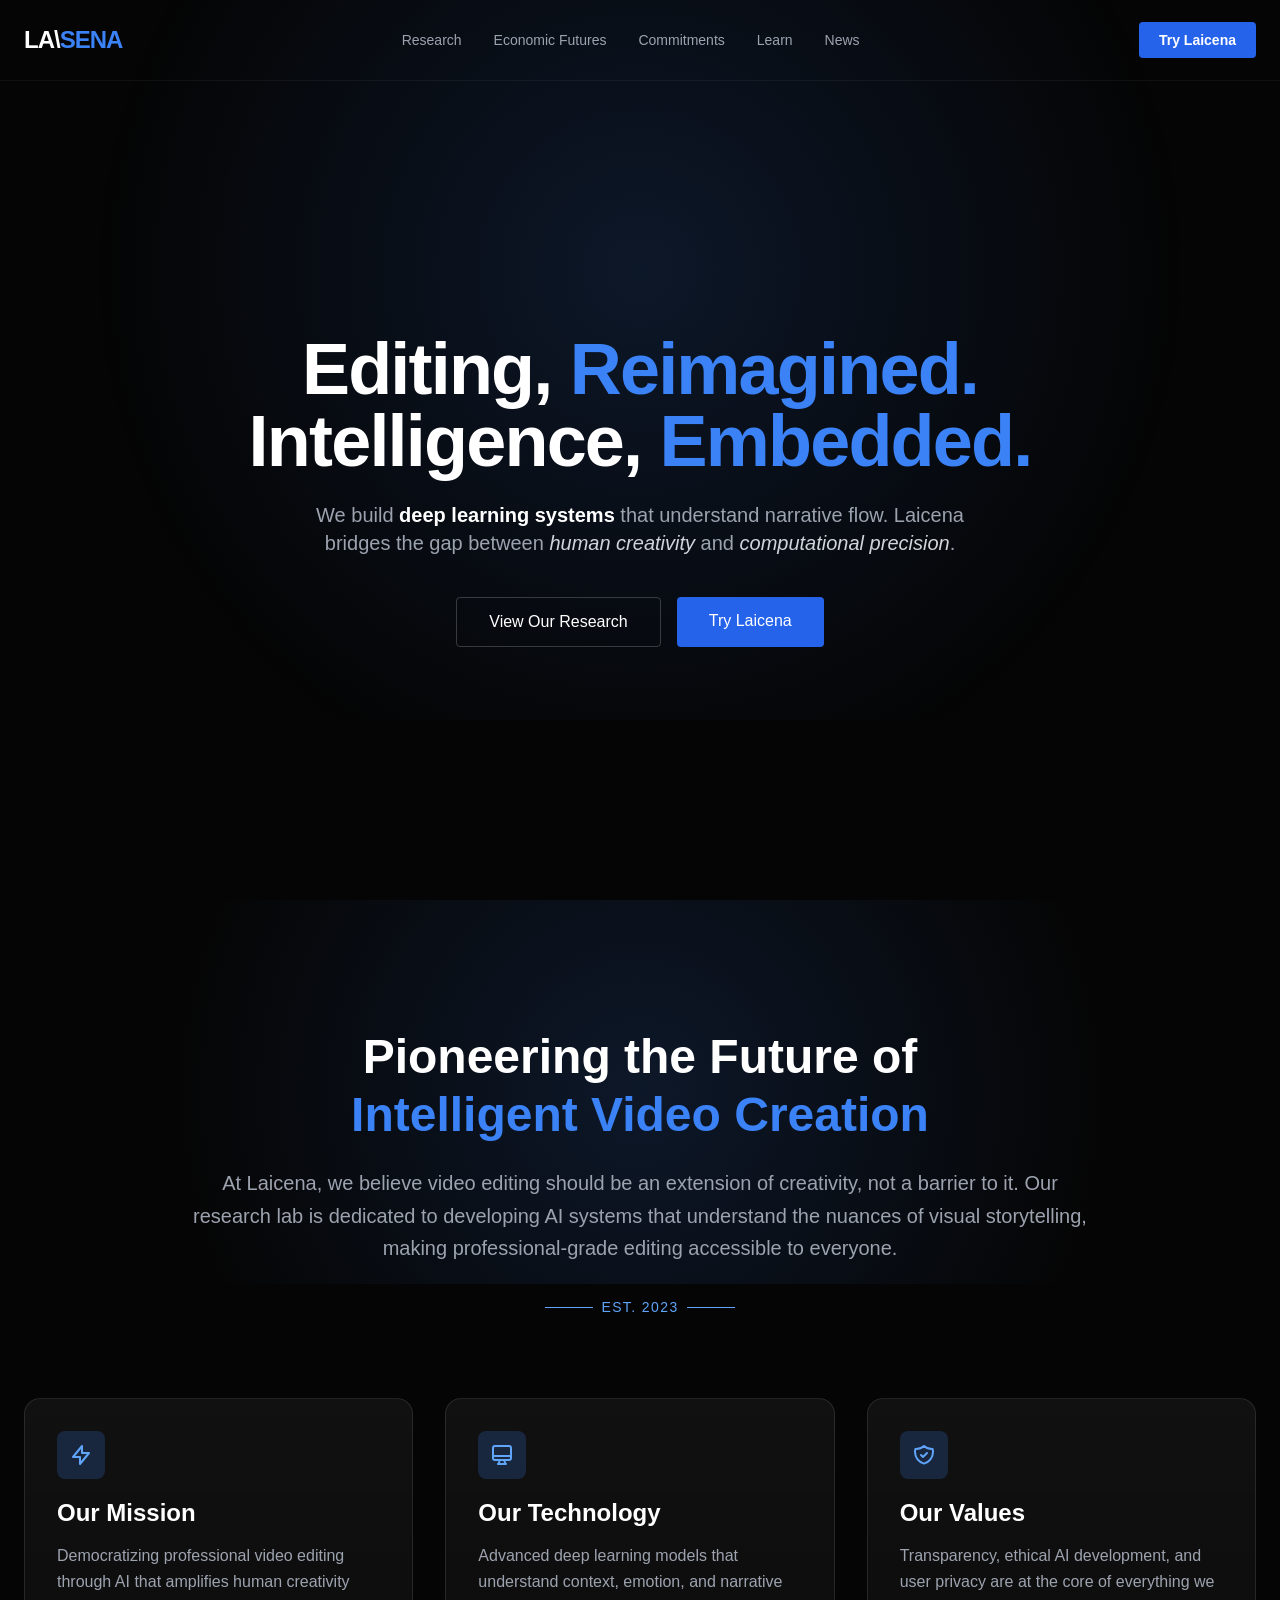
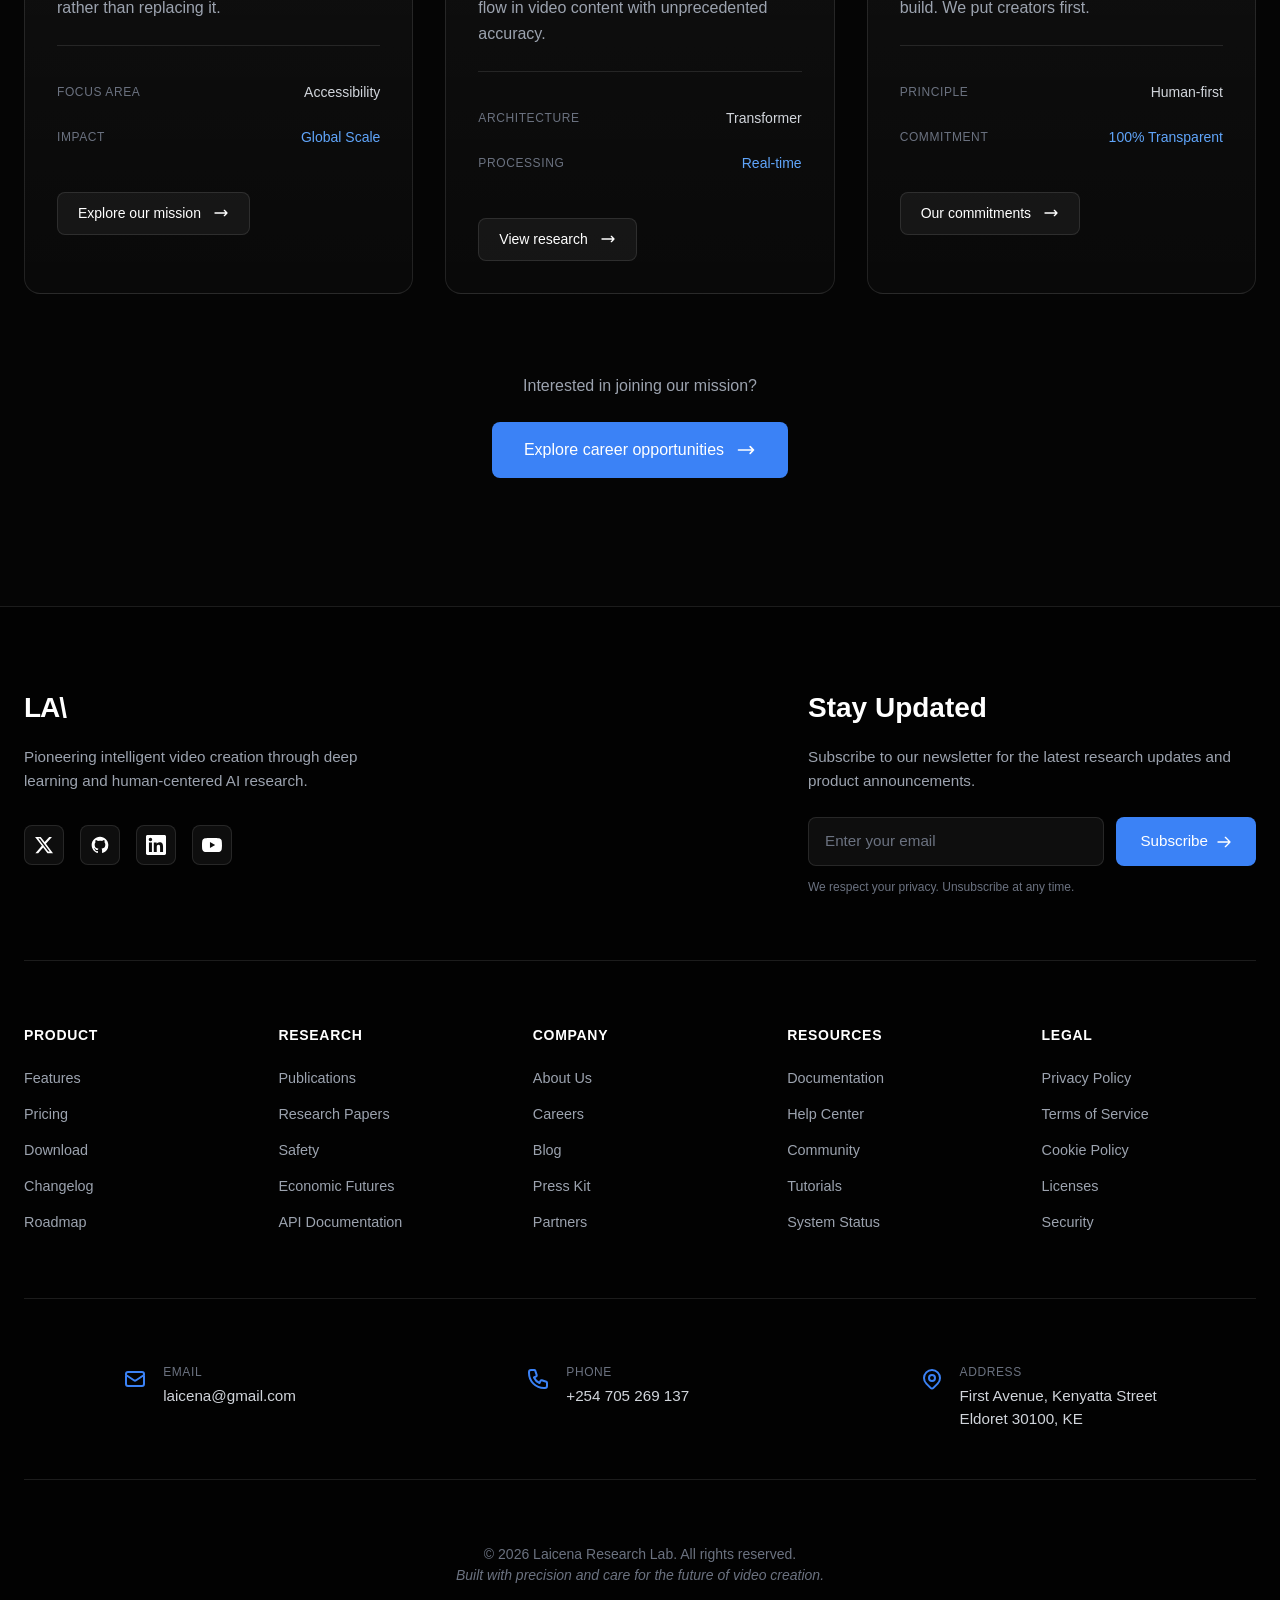
==== index.html @ 475496de "this is for the favicon" ====
<!DOCTYPE html>
<html lang="en">
<head>
    <meta charset="UTF-8">
    <meta name="viewport" content="width=device-width, initial-scale=1.0">

    <title>Laicena Research Lab</title>
    
    <!-- 1. TAILWIND CSS (For Layout & Typography) -->
    <!-- This allows us to style quickly using classes like 'flex', 'text-blue-500', etc. -->
    <!-- <script src="https://cdn.tailwindcss.com"></script> -->
    
    <!-- 2. GOOGLE FONTS (Inter for that clean, scientific look) -->

    <!-- favicon -->
    <link rel="icon" type="image/png" href="favicon.png">

    <!--styles -->
   
    <link rel="stylesheet" href="style.css">
    <script src=tailwind.js></script>
</head>
<body>

    <!-- BACKGROUND GLOW CONTAINER -->
    <div class="bg-glow"></div>

    <!-- FIXED HEADER SECTION -->
    <!-- 'fixed top-0 w-full z-50' keeps it stuck at the top -->
    <!-- FIXED HEADER SECTION -->
<header id="main-header" class="fixed top-0 w-full z-50 border-b border-white/5 transition-all duration-300">
    <div class="max-w-7xl mx-auto px-6 h-20 flex items-center justify-between">
        
        <!-- 1. LOGO (LA\SENA) -->
        <a href="index.html" class="text-2xl tracking-tighter flex-shrink-0">
            <span class="logo-main">LA\</span><span class="logo-hidden">SENA</span>
        </a>

        <!-- 2. DESKTOP NAVIGATION (Hidden on mobile) -->
        <nav class="hidden md:flex items-center space-x-8">
            <a href="research.html" class="nav-link">Research</a>
            <a href="economic-futures.html" class="nav-link">Economic Futures</a>
            <a href="commitments.html" class="nav-link">Commitments</a>
            <a href="learn.html" class="nav-link">Learn</a>
            <a href="news.html" class="nav-link">News</a>
        </nav>

        <!-- 3. DESKTOP CTA + MOBILE TOGGLE -->
        <div class="flex items-center gap-4">
            <!-- Desktop CTA Button -->
            <a href="#try" class="hidden md:inline-block px-5 py-2 text-sm font-semibold text-white bg-blue-600 rounded hover:bg-blue-700 transition-colors">
                Try Laicena
            </a>
            
            <!-- Mobile Menu Toggle Button -->
            <button id="mobile-menu-btn" class="md:hidden text-white p-2 hover:bg-white/10 rounded-lg transition-colors" aria-label="Toggle menu" aria-expanded="false">
                <!-- Hamburger Icon -->
                <svg id="hamburger-icon" xmlns="http://www.w3.org/2000/svg" class="h-6 w-6" fill="none" viewBox="0 0 24 24" stroke="currentColor">
                    <path stroke-linecap="round" stroke-linejoin="round" stroke-width="2" d="M4 6h16M4 12h16M4 18h16" />
                </svg>
                <!-- Close Icon (hidden by default) -->
                <svg id="close-icon" xmlns="http://www.w3.org/2000/svg" class="h-6 w-6 hidden" fill="none" viewBox="0 0 24 24" stroke="currentColor">
                    <path stroke-linecap="round" stroke-linejoin="round" stroke-width="2" d="M6 18L18 6M6 6l12 12" />
                </svg>
            </button>
        </div>
    </div>

    <!-- 4. MOBILE MENU (Hidden by default, slides down) -->
    <div id="mobile-menu" class="md:hidden hidden bg-black/95 backdrop-blur-lg border-t border-white/10">
        <div class="px-6 py-4 space-y-2">
            <a href="research.html" class="mobile-nav-link">Research</a>
            <a href="economic-futures.html" class="mobile-nav-link">Economic Futures</a>
            <a href="commitments.html" class="mobile-nav-link">Commitments</a>
            <a href="learn.html" class="mobile-nav-link">Learn</a>
            <a href="news.html" class="mobile-nav-link">News</a>
            <!-- Mobile CTA Button -->
            <a href="#try" class="mobile-cta-btn">Try Laicena</a>
        </div>
    </div>
</header>


    <section class="relative min-h-screen flex items-center justify-center pt-20">
        <div class="text-center max-w-4xl px-6">
            <!-- Main Headline -->
            <h1 class="text-5xl md:text-7xl font-bold tracking-tight mb-6">
                Editing, <span class="text-accent">Reimagined.</span><br>
                Intelligence, <span class="text-accent">Embedded.</span>
            </h1>
            
            <!-- Subheadline -->
            <p class="text-lg md:text-xl text-gray-400 mb-10 max-w-2xl mx-auto leading-relaxed">
                We build <strong class="text-white">deep learning systems</strong> that understand narrative flow. 
                Laicena bridges the gap between <em class="text-gray-300">human creativity</em> and <em class="text-gray-300">computational precision</em>.
            </p>

            <!-- Hero Buttons -->
            <div class="flex flex-col md:flex-row gap-4 justify-center">
                <a href="#research" class="px-8 py-3 text-white border border-white/20 rounded hover:bg-white/10 transition-colors">
                    View Our Research
                </a>
                <a href="#try" class="px-8 py-3 text-white bg-blue-600 rounded hover:bg-blue-700 transition-colors">
                    Try Laicena
                </a>
            </div>
        </div>
    </section>

    

    <!-- ABOUT SECTION -->
<section id="about" class="about-section">
    <!-- Background Accent Glow -->
    <div class="about-glow"></div>
    
    <div class="about-container">
        
        <!-- Welcoming Message -->
        <div class="about-header">
            <h2 class="about-title">
                Pioneering the Future of <br>
                <span class="text-accent">Intelligent Video Creation</span>
            </h2>
            <p class="about-description">
                At Laicena, we believe video editing should be an extension of creativity, not a barrier to it. 
                Our research lab is dedicated to developing AI systems that understand the nuances of visual storytelling, 
                making professional-grade editing accessible to everyone.
            </p>
            <div class="about-divider">
                <span class="divider-line"></span>
                <span class="divider-text">Est. 2023</span>
                <span class="divider-line"></span>
            </div>
        </div>

        <!-- Cards Grid -->
        <div class="cards-grid">
            
            <!-- Card 1: Our Mission -->
            <div class="card card-mission">
                <!-- Card Header -->
                <div class="card-header">
                    <div class="card-icon">
                        <svg xmlns="http://www.w3.org/2000/svg" class="icon-svg" fill="none" viewBox="0 0 24 24" stroke="currentColor">
                            <path stroke-linecap="round" stroke-linejoin="round" stroke-width="2" d="M13 10V3L4 14h7v7l9-11h-7z" />
                        </svg>
                    </div>
                    <h3 class="card-title">Our Mission</h3>
                    <p class="card-description">
                        Democratizing professional video editing through AI that amplifies human creativity rather than replacing it.
                    </p>
                </div>

                <!-- Metadata -->
                <div class="card-metadata">
                    <div class="metadata-row">
                        <span class="metadata-label">Focus Area</span>
                        <span class="metadata-value">Accessibility</span>
                    </div>
                    <div class="metadata-row">
                        <span class="metadata-label">Impact</span>
                        <span class="metadata-value highlight">Global Scale</span>
                    </div>
                </div>

                <!-- Button -->
                <a href="#mission" class="card-button">
                    <span>Explore our mission</span>
                    <svg xmlns="http://www.w3.org/2000/svg" class="button-arrow" fill="none" viewBox="0 0 24 24" stroke="currentColor">
                        <path stroke-linecap="round" stroke-linejoin="round" stroke-width="2" d="M17 8l4 4m0 0l-4 4m4-4H3" />
                    </svg>
                </a>
            </div>

            <!-- Card 2: Our Technology -->
            <div class="card card-technology">
                <!-- Card Header -->
                <div class="card-header">
                    <div class="card-icon">
                        <svg xmlns="http://www.w3.org/2000/svg" class="icon-svg" fill="none" viewBox="0 0 24 24" stroke="currentColor">
                            <path stroke-linecap="round" stroke-linejoin="round" stroke-width="2" d="M9.75 17L9 20l-1 1h8l-1-1-.75-3M3 13h18M5 17h14a2 2 0 002-2V5a2 2 0 00-2-2H5a2 2 0 00-2 2v10a2 2 0 002 2z" />
                        </svg>
                    </div>
                    <h3 class="card-title">Our Technology</h3>
                    <p class="card-description">
                        Advanced deep learning models that understand context, emotion, and narrative flow in video content with unprecedented accuracy.
                    </p>
                </div>

                <!-- Metadata -->
                <div class="card-metadata">
                    <div class="metadata-row">
                        <span class="metadata-label">Architecture</span>
                        <span class="metadata-value">Transformer</span>
                    </div>
                    <div class="metadata-row">
                        <span class="metadata-label">Processing</span>
                        <span class="metadata-value highlight">Real-time</span>
                    </div>
                </div>

                <!-- Button -->
                <a href="#research" class="card-button">
                    <span>View research</span>
                    <svg xmlns="http://www.w3.org/2000/svg" class="button-arrow" fill="none" viewBox="0 0 24 24" stroke="currentColor">
                        <path stroke-linecap="round" stroke-linejoin="round" stroke-width="2" d="M17 8l4 4m0 0l-4 4m4-4H3" />
                    </svg>
                </a>
            </div>

            <!-- Card 3: Our Values -->
            <div class="card card-values">
                <!-- Card Header -->
                <div class="card-header">
                    <div class="card-icon">
                        <svg xmlns="http://www.w3.org/2000/svg" class="icon-svg" fill="none" viewBox="0 0 24 24" stroke="currentColor">
                            <path stroke-linecap="round" stroke-linejoin="round" stroke-width="2" d="M9 12l2 2 4-4m5.618-4.016A11.955 11.955 0 0112 2.944a11.955 11.955 0 01-8.618 3.04A12.02 12.02 0 003 9c0 5.591 3.824 10.29 9 11.622 5.176-1.332 9-6.03 9-11.622 0-1.042-.133-2.052-.382-3.016z" />
                        </svg>
                    </div>
                    <h3 class="card-title">Our Values</h3>
                    <p class="card-description">
                        Transparency, ethical AI development, and user privacy are at the core of everything we build. We put creators first.
                    </p>
                </div>

                <!-- Metadata -->
                <div class="card-metadata">
                    <div class="metadata-row">
                        <span class="metadata-label">Principle</span>
                        <span class="metadata-value">Human-first</span>
                    </div>
                    <div class="metadata-row">
                        <span class="metadata-label">Commitment</span>
                        <span class="metadata-value highlight">100% Transparent</span>
                    </div>
                </div>

                <!-- Button -->
                <a href="#commitments" class="card-button">
                    <span>Our commitments</span>
                    <svg xmlns="http://www.w3.org/2000/svg" class="button-arrow" fill="none" viewBox="0 0 24 24" stroke="currentColor">
                        <path stroke-linecap="round" stroke-linejoin="round" stroke-width="2" d="M17 8l4 4m0 0l-4 4m4-4H3" />
                    </svg>
                </a>
            </div>

        </div>

        <!-- Bottom CTA -->
        <div class="about-cta">
            <p class="cta-text">Interested in joining our mission?</p>
            <a href="#careers" class="cta-button">
                <span>Explore career opportunities</span>
                <svg xmlns="http://www.w3.org/2000/svg" class="cta-arrow" fill="none" viewBox="0 0 24 24" stroke="currentColor">
                    <path stroke-linecap="round" stroke-linejoin="round" stroke-width="2" d="M17 8l4 4m0 0l-4 4m4-4H3" />
                </svg>
            </a>
        </div>

    </div>
</section>



<!-- FOOTER SECTION -->
<!-- FOOTER SECTION -->
<footer class="footer-section">
    <div class="footer-container">
        
        <!-- Top Section: Newsletter & Brand -->
        <div class="footer-top">
            <div class="footer-brand">
                <div class="footer-logo">
                    <!-- Updated: Just LA\ as requested -->
                    <span class="logo-static">LA\</span>
                </div>
                <p class="footer-tagline">Pioneering intelligent video creation through deep learning and human-centered AI research.</p>
                
                <!-- Social Links -->
                <div class="social-links">
                    <a href="https://twitter.com/laicena" target="_blank" rel="noopener noreferrer" class="social-link" aria-label="Twitter">
                        <svg xmlns="http://www.w3.org/2000/svg" class="social-icon" fill="currentColor" viewBox="0 0 24 24">
                            <path d="M18.244 2.25h3.308l-7.227 8.26 8.502 11.24H16.17l-5.214-6.817L4.99 21.75H1.68l7.73-8.835L1.254 2.25H8.08l4.713 6.231zm-1.161 17.52h1.833L7.084 4.126H5.117z"/>
                        </svg>
                    </a>
                    <a href="https://github.com/laicena" target="_blank" rel="noopener noreferrer" class="social-link" aria-label="GitHub">
                        <svg xmlns="http://www.w3.org/2000/svg" class="social-icon" fill="currentColor" viewBox="0 0 24 24">
                            <path fill-rule="evenodd" d="M12 2C6.477 2 2 6.484 2 12.017c0 4.425 2.865 8.18 6.839 9.504.5.092.682-.217.682-.483 0-.237-.008-.868-.013-1.703-2.782.605-3.369-1.343-3.369-1.343-.454-1.158-1.11-1.466-1.11-1.466-.908-.62.069-.608.069-.608 1.003.07 1.531 1.032 1.531 1.032.892 1.53 2.341 1.088 2.91.832.092-.647.35-1.088.636-1.338-2.22-.253-4.555-1.113-4.555-4.951 0-1.093.39-1.988 1.029-2.688-.103-.253-.446-1.272.098-2.65 0 0 .84-.27 2.75 1.026A9.564 9.564 0 0112 6.844c.85.004 1.705.115 2.504.337 1.909-1.296 2.747-1.027 2.747-1.027.546 1.379.202 2.398.1 2.651.64.7 1.028 1.595 1.028 2.688 0 3.848-2.339 4.695-4.566 4.943.359.309.678.92.678 1.855 0 1.338-.012 2.419-.012 2.747 0 .268.18.58.688.482A10.019 10.019 0 0022 12.017C22 6.484 17.522 2 12 2z" clip-rule="evenodd"/>
                        </svg>
                    </a>
                    <a href="https://linkedin.com/company/laicena" target="_blank" rel="noopener noreferrer" class="social-link" aria-label="LinkedIn">
                        <svg xmlns="http://www.w3.org/2000/svg" class="social-icon" fill="currentColor" viewBox="0 0 24 24">
                            <path d="M20.447 20.452h-3.554v-5.569c0-1.328-.027-3.037-1.852-3.037-1.853 0-2.136 1.445-2.136 2.939v5.667H9.351V9h3.414v1.561h.046c.477-.9 1.637-1.85 3.37-1.85 3.601 0 4.267 2.37 4.267 5.455v6.286zM5.337 7.433c-1.144 0-2.063-.926-2.063-2.065 0-1.138.92-2.063 2.063-2.063 1.14 0 2.064.925 2.064 2.063 0 1.139-.925 2.065-2.064 2.065zm1.782 13.019H3.555V9h3.564v11.452zM22.225 0H1.771C.792 0 0 .774 0 1.729v20.542C0 23.227.792 24 1.771 24h20.451C23.2 24 24 23.227 24 22.271V1.729C24 .774 23.2 0 22.222 0h.003z"/>
                        </svg>
                    </a>
                    <a href="https://youtube.com/@laicena" target="_blank" rel="noopener noreferrer" class="social-link" aria-label="YouTube">
                        <svg xmlns="http://www.w3.org/2000/svg" class="social-icon" fill="currentColor" viewBox="0 0 24 24">
                            <path d="M23.498 6.186a3.016 3.016 0 0 0-2.122-2.136C19.505 3.545 12 3.545 12 3.545s-7.505 0-9.377.505A3.017 3.017 0 0 0 .502 6.186C0 8.07 0 12 0 12s0 3.93.502 5.814a3.016 3.016 0 0 0 2.122 2.136c1.871.505 9.376.505 9.376.505s7.505 0 9.377-.505a3.015 3.015 0 0 0 2.122-2.136C24 15.93 24 12 24 12s0-3.93-.502-5.814zM9.545 15.568V8.432L15.818 12l-6.273 3.568z"/>
                        </svg>
                    </a>
                </div>
            </div>

            <!-- Newsletter Subscription -->
            <div class="footer-newsletter">
                <h3 class="newsletter-title">Stay Updated</h3>
                <p class="newsletter-description">Subscribe to our newsletter for the latest research updates and product announcements.</p>
                <form class="newsletter-form" action="#" method="POST">
                    <div class="form-group">
                        <input type="email" name="email" placeholder="Enter your email" class="form-input" required aria-label="Email address">
                        <button type="submit" class="form-button">
                            <span>Subscribe</span>
                            <svg xmlns="http://www.w3.org/2000/svg" class="button-icon" fill="none" viewBox="0 0 24 24" stroke="currentColor">
                                <path stroke-linecap="round" stroke-linejoin="round" stroke-width="2" d="M14 5l7 7m0 0l-7 7m7-7H3" />
                            </svg>
                        </button>
                    </div>
                    <p class="form-privacy">We respect your privacy. Unsubscribe at any time.</p>
                </form>
            </div>
        </div>

        <!-- Middle Section: Navigation Links -->
        <div class="footer-middle">
            <div class="footer-column">
                <h4 class="column-title">Product</h4>
                <ul class="column-links">
                    <li><a href="#features" class="link">Features</a></li>
                    <li><a href="#pricing" class="link">Pricing</a></li>
                    <li><a href="#download" class="link">Download</a></li>
                    <li><a href="#changelog" class="link">Changelog</a></li>
                    <li><a href="#roadmap" class="link">Roadmap</a></li>
                </ul>
            </div>

            <div class="footer-column">
                <h4 class="column-title">Research</h4>
                <ul class="column-links">
                    <li><a href="research.html" class="link">Publications</a></li>
                    <li><a href="#papers" class="link">Research Papers</a></li>
                    <li><a href="#safety" class="link">Safety</a></li>
                    <li><a href="economic-futures.html" class="link">Economic Futures</a></li>
                    <li><a href="#api" class="link">API Documentation</a></li>
                </ul>
            </div>

            <div class="footer-column">
                <h4 class="column-title">Company</h4>
                <ul class="column-links">
                    <li><a href="index.html#about" class="link">About Us</a></li>
                    <li><a href="#careers" class="link">Careers</a></li>
                    <li><a href="#blog" class="link">Blog</a></li>
                    <li><a href="#press" class="link">Press Kit</a></li>
                    <li><a href="#partners" class="link">Partners</a></li>
                </ul>
            </div>

            <div class="footer-column">
                <h4 class="column-title">Resources</h4>
                <ul class="column-links">
                    <li><a href="learn.html" class="link">Documentation</a></li>
                    <li><a href="#help-center" class="link">Help Center</a></li>
                    <li><a href="#community" class="link">Community</a></li>
                    <li><a href="#tutorials" class="link">Tutorials</a></li>
                    <li><a href="#status" class="link">System Status</a></li>
                </ul>
            </div>

            <div class="footer-column">
                <h4 class="column-title">Legal</h4>
                <ul class="column-links">
                    <li><a href="#privacy" class="link">Privacy Policy</a></li>
                    <li><a href="#terms" class="link">Terms of Service</a></li>
                    <li><a href="#cookies" class="link">Cookie Policy</a></li>
                    <li><a href="#licenses" class="link">Licenses</a></li>
                    <li><a href="#security" class="link">Security</a></li>
                </ul>
            </div>
        </div>

        <!-- Bottom Section: Contact Info (UPDATED WITH YOUR DETAILS) -->
        <div class="footer-bottom">
            <div class="contact-info">
                <div class="contact-item">
                    <svg xmlns="http://www.w3.org/2000/svg" class="contact-icon" fill="none" viewBox="0 0 24 24" stroke="currentColor">
                        <path stroke-linecap="round" stroke-linejoin="round" stroke-width="2" d="M3 8l7.89 5.26a2 2 0 002.22 0L21 8M5 19h14a2 2 0 002-2V7a2 2 0 00-2-2H5a2 2 0 00-2 2v10a2 2 0 002 2z" />
                    </svg>
                    <div class="contact-details">
                        <span class="contact-label">Email</span>
                        <!-- Updated: Your email -->
                        <a href="mailto:laicena@gmail.com" class="contact-value">laicena@gmail.com</a>
                    </div>
                </div>

                <div class="contact-item">
                    <svg xmlns="http://www.w3.org/2000/svg" class="contact-icon" fill="none" viewBox="0 0 24 24" stroke="currentColor">
                        <path stroke-linecap="round" stroke-linejoin="round" stroke-width="2" d="M3 5a2 2 0 012-2h3.28a1 1 0 01.948.684l1.498 4.493a1 1 0 01-.502 1.21l-2.257 1.13a11.042 11.042 0 005.516 5.516l1.13-2.257a1 1 0 011.21-.502l4.493 1.498a1 1 0 01.684.949V19a2 2 0 01-2 2h-1C9.716 21 3 14.284 3 6V5z" />
                    </svg>
                    <div class="contact-details">
                        <span class="contact-label">Phone</span>
                        <!-- Updated: Your phone number -->
                        <a href="tel:+254705269137" class="contact-value">+254 705 269 137</a>
                    </div>
                </div>

                <div class="contact-item">
                    <svg xmlns="http://www.w3.org/2000/svg" class="contact-icon" fill="none" viewBox="0 0 24 24" stroke="currentColor">
                        <path stroke-linecap="round" stroke-linejoin="round" stroke-width="2" d="M17.657 16.657L13.414 20.9a1.998 1.998 0 01-2.827 0l-4.244-4.243a8 8 0 1111.314 0z" />
                        <path stroke-linecap="round" stroke-linejoin="round" stroke-width="2" d="M15 11a3 3 0 11-6 0 3 3 0 016 0z" />
                    </svg>
                    <div class="contact-details">
                        <span class="contact-label">Address</span>
                        <!-- Updated: Your address -->
                        <span class="contact-value">First Avenue, Kenyatta Street<br>Eldoret 30100, KE</span>
                    </div>
                </div>
            </div>
        </div>

        <!-- Copyright -->
        <div class="footer-copyright">
            <!-- Updated: Correct year and brand name -->
            <p>&copy; 2026 Laicena Research Lab. All rights reserved.</p>
            <p class="copyright-note">Built with precision and care for the future of video creation.</p>
        </div>

    </div>
</footer>









    <!-- 4. JAVASCRIPT FOR SCROLL EFFECT -->
    <script>
    // ===== MOBILE MENU TOGGLE =====
    const mobileMenuBtn = document.getElementById('mobile-menu-btn');
    const mobileMenu = document.getElementById('mobile-menu');
    const hamburgerIcon = document.getElementById('hamburger-icon');
    const closeIcon = document.getElementById('close-icon');
    const body = document.body;

    mobileMenuBtn?.addEventListener('click', () => {
        const isExpanded = mobileMenuBtn.getAttribute('aria-expanded') === 'true';
        
        // Toggle menu visibility
        mobileMenu.classList.toggle('hidden');
        
        // Toggle icons
        hamburgerIcon.classList.toggle('hidden');
        closeIcon.classList.toggle('hidden');
        
        // Update aria-expanded
        mobileMenuBtn.setAttribute('aria-expanded', !isExpanded);
        
        // Prevent body scroll when menu is open
        body.classList.toggle('menu-open', !isExpanded);
    });

    // Close mobile menu when a link is clicked
    document.querySelectorAll('.mobile-nav-link, .mobile-cta-btn').forEach(link => {
        link.addEventListener('click', () => {
            mobileMenu.classList.add('hidden');
            hamburgerIcon.classList.remove('hidden');
            closeIcon.classList.add('hidden');
            mobileMenuBtn.setAttribute('aria-expanded', 'false');
            body.classList.remove('menu-open');
        });
    });

    // Close menu when clicking outside (on overlay area)
    document.addEventListener('click', (e) => {
        if (!mobileMenu.classList.contains('hidden') && 
            !mobileMenu.contains(e.target) && 
            !mobileMenuBtn.contains(e.target)) {
            mobileMenu.classList.add('hidden');
            hamburgerIcon.classList.remove('hidden');
            closeIcon.classList.add('hidden');
            mobileMenuBtn.setAttribute('aria-expanded', 'false');
            body.classList.remove('menu-open');
        }
    });

    // ===== HEADER SCROLL EFFECT =====
    const header = document.getElementById('main-header');
    
    function handleScroll() {
        if (window.scrollY > 50) {
            header.classList.add('scrolled');
        } else {
            header.classList.remove('scrolled');
        }
    }
    
    // Run on load and scroll
    handleScroll();
    window.addEventListener('scroll', handleScroll, { passive: true });

    // ===== KEYBOARD ACCESSIBILITY =====
    // Close menu with Escape key
    document.addEventListener('keydown', (e) => {
        if (e.key === 'Escape' && !mobileMenu.classList.contains('hidden')) {
            mobileMenu.classList.add('hidden');
            hamburgerIcon.classList.remove('hidden');
            closeIcon.classList.add('hidden');
            mobileMenuBtn.setAttribute('aria-expanded', 'false');
            mobileMenuBtn.focus();
            body.classList.remove('menu-open');
        }
    });
</script>
</body>
</html>
---- style.css ----
/* Base Settings */
        body {
            font-family: 'Inter', sans-serif;
            background-color: #050505; /* Deep Black */
            color: #ffffff;
            overflow-x: hidden; /* Prevent horizontal scroll */
        }

        /* Background Glow Effect (Anthropic Style) */
        .bg-glow {
            position: fixed;
            top: -20%;
            left: 50%;
            transform: translatex(-50%);
            width: 100vw;
            height: 100vh;
            background: radial-gradient(circle, rgba(59,130,246,0.15) 0%, rgba(5,5,5,0) 70%);
            z-index: -1; /* Behind everything */
            pointer-events: none;
        }

        /* Header Transition */
        header {
            transition: background-color 0.3s ease, padding 0.3s ease;
        }
        
        /* Header State when Scrolled */
        header.scrolled {
            background-color: rgba(5, 5, 5, 0.8); /* Darken on scroll */
            backdrop-filter: blur(10px); /* Blur effect behind header */
            padding-top: 1rem;
            padding-bottom: 1rem;
        }

        /* LOGO ANIMATION SPECIFICS */
        .logo-main {
            color: white;
            font-weight: 700;
            letter-spacing: -1px;
        }
        .logo-hidden {
            color: #3B82F6; /* Blue Color */
            font-weight: 700;
            letter-spacing: -1px;
            transition: opacity 0.4s ease, transform 0.4s ease;
            display: inline-block;
        }
        
        /* This class is added by JS when scrolling */
        header.scrolled .logo-hidden {
            opacity: 0;
            transform: translateX(-10px); /* Slide left slightly as it fades */
            width: 0; /* Collapse width so layout doesn't jump */
            overflow: hidden;
            transition-duration: 5s;
        }

        /* Utility for Blue Text */
        .text-accent {
            color: #3B82F6; 
        }



        /* ========================================
   ABOUT SECTION - PLAIN CSS
   Theme: Black & Blue (Laicena)
   ======================================== */

/* Section Base */
.about-section {
    position: relative;
    padding: 8rem 1.5rem;
    overflow: hidden;
    background-color: #050505;
}

/* Background Glow Effect */
.about-glow {
    position: absolute;
    top: 0;
    left: 50%;
    transform: translateX(-50%);
    width: 100%;
    max-width: 80rem;
    height: 24rem;
    background: radial-gradient(circle, rgba(59, 130, 246, 0.15) 0%, rgba(5, 5, 5, 0) 70%);
    border-radius: 9999px;
    pointer-events: none;
    z-index: 0;
}

/* Container */
.about-container {
    max-width: 80rem;
    margin: 0 auto;
    position: relative;
    z-index: 10;
}

/* ========================================
   Header / Welcoming Message
   ======================================== */
.about-header {
    max-width: 56rem;
    margin: 0 auto 5rem auto;
    text-align: center;
}

.about-title {
    font-size: 2.25rem;
    font-weight: 700;
    line-height: 1.2;
    margin-bottom: 1.5rem;
    color: #ffffff;
}

@media (min-width: 768px) {
    .about-title {
        font-size: 3rem;
    }
}

.text-accent {
    color: #3B82F6; /* Blue accent */
}

.about-description {
    font-size: 1.125rem;
    line-height: 1.625;
    color: #9CA3AF; /* gray-400 */
    margin-bottom: 2rem;
}

@media (min-width: 768px) {
    .about-description {
        font-size: 1.25rem;
    }
}

/* Divider with Lines */
.about-divider {
    display: flex;
    align-items: center;
    justify-content: center;
    gap: 0.5rem;
    color: #60A5FA; /* blue-400 */
}

.divider-line {
    width: 3rem;
    height: 1px;
    background-color: #60A5FA;
}

.divider-text {
    font-size: 0.875rem;
    text-transform: uppercase;
    letter-spacing: 0.1em;
    white-space: nowrap;
}

/* ========================================
   Cards Grid Layout
   ======================================== */
.cards-grid {
    display: grid;
    grid-template-columns: 1fr;
    gap: 2rem;
}

@media (min-width: 768px) {
    .cards-grid {
        grid-template-columns: repeat(2, 1fr);
    }
}

@media (min-width: 1024px) {
    .cards-grid {
        grid-template-columns: repeat(3, 1fr);
    }
}

/* ========================================
   Individual Card Styles
   ======================================== */
.card {
    position: relative;
    background: linear-gradient(to bottom, rgba(255, 255, 255, 0.05), rgba(255, 255, 255, 0.02));
    border: 1px solid rgba(255, 255, 255, 0.1);
    border-radius: 1rem;
    padding: 2rem;
    transition: all 0.5s ease;
}

.card:hover {
    border-color: rgba(59, 130, 246, 0.5);
    transform: translateY(-0.5rem);
    background: linear-gradient(to bottom, rgba(255, 255, 255, 0.1), rgba(255, 255, 255, 0.03));
}

/* Card Header */
.card-header {
    margin-bottom: 1.5rem;
}

.card-icon {
    width: 3rem;
    height: 3rem;
    background-color: rgba(59, 130, 246, 0.2);
    border-radius: 0.5rem;
    display: flex;
    align-items: center;
    justify-content: center;
    margin-bottom: 1rem;
    transition: background-color 0.3s ease;
}

.card:hover .card-icon {
    background-color: rgba(59, 130, 246, 0.3);
}

.icon-svg {
    width: 1.5rem;
    height: 1.5rem;
    color: #60A5FA; /* blue-400 */
}

.card-title {
    font-size: 1.5rem;
    font-weight: 600;
    color: #ffffff;
    margin-bottom: 0.75rem;
    transition: color 0.3s ease;
}

.card:hover .card-title {
    color: #60A5FA;
}

.card-description {
    color: #9CA3AF;
    line-height: 1.625;
    margin-bottom: 1.5rem;
}

/* Card Metadata */
.card-metadata {
    space-y: 0.75rem;
    margin-bottom: 2rem;
    padding-top: 1.5rem;
    border-top: 1px solid rgba(255, 255, 255, 0.1);
}

.metadata-row {
    display: flex;
    justify-content: space-between;
    align-items: center;
    padding: 0.75rem 0;
}

.metadata-label {
    font-size: 0.75rem;
    text-transform: uppercase;
    letter-spacing: 0.05em;
    color: #6B7280; /* gray-500 */
}

.metadata-value {
    font-size: 0.875rem;
    color: #D1D5DB; /* gray-300 */
}

.metadata-value.highlight {
    color: #60A5FA; /* blue-400 */
}

/* Card Button */
.card-button {
    display: inline-flex;
    align-items: center;
    gap: 0.75rem;
    padding: 0.625rem 1.25rem;
    background-color: rgba(255, 255, 255, 0.05);
    border: 1px solid rgba(255, 255, 255, 0.1);
    border-radius: 0.5rem;
    color: #ffffff;
    font-size: 0.875rem;
    font-weight: 500;
    text-decoration: none;
    transition: all 0.3s ease;
}

.card-button:hover {
    background-color: #3B82F6;
    border-color: #3B82F6;
}

.button-arrow {
    width: 1rem;
    height: 1rem;
    transition: transform 0.3s ease;
}

.card-button:hover .button-arrow {
    transform: translateX(0.25rem);
}

/* ========================================
   Bottom CTA Section
   ======================================== */
.about-cta {
    margin-top: 5rem;
    text-align: center;
}

.cta-text {
    color: #9CA3AF;
    margin-bottom: 1.5rem;
    font-size: 1rem;
}

.cta-button {
    display: inline-flex;
    align-items: center;
    gap: 0.75rem;
    padding: 1rem 2rem;
    background-color: #3B82F6;
    color: #ffffff;
    border-radius: 0.5rem;
    font-size: 1rem;
    font-weight: 500;
    text-decoration: none;
    transition: all 0.3s ease;
}

.cta-button:hover {
    background-color: #2563EB;
    box-shadow: 0 10px 25px -5px rgba(59, 130, 246, 0.25);
}

.cta-arrow {
    width: 1.25rem;
    height: 1.25rem;
}

/* ========================================
   Responsive Adjustments
   ======================================== */
@media (max-width: 640px) {
    .about-section {
        padding: 4rem 1rem;
    }
    
    .about-title {
        font-size: 1.875rem;
    }
    
    .card {
        padding: 1.5rem;
    }
    
    .card-title {
        font-size: 1.25rem;
    }
}

/* ========================================
   Utility Classes (Reusable)
   ======================================== */
.text-accent {
    color: #3B82F6;
}

/* Smooth scroll behavior for anchor links */
html {
    scroll-behavior: smooth;
}


/* ========================================
   FOOTER SECTION - PLAIN CSS
   Theme: Black & Blue (Laicena)
   ======================================== */

.footer-section {
    background-color: #020202;
    border-top: 1px solid rgba(255, 255, 255, 0.1);
    padding: 5rem 1.5rem 2rem;
    position: relative;
}

.footer-container {
    max-width: 80rem;
    margin: 0 auto;
}

/* ========================================
   Footer Top: Brand & Newsletter
   ======================================== */
.footer-top {
    display: grid;
    grid-template-columns: 1fr;
    gap: 3rem;
    padding-bottom: 4rem;
    border-bottom: 1px solid rgba(255, 255, 255, 0.1);
    margin-bottom: 4rem;
}

@media (min-width: 768px) {
    .footer-top {
        grid-template-columns: 1fr 1fr;
    }
}

/* Footer Brand */
.footer-brand {
    max-width: 24rem;
}

.footer-logo {
    font-size: 1.75rem;
    font-weight: 700;
    letter-spacing: -1px;
    margin-bottom: 1rem;
    display: inline-block;
}

.footer-tagline {
    color: #9CA3AF;
    line-height: 1.6;
    margin-bottom: 2rem;
    font-size: 0.95rem;
}

/* Social Links */
.social-links {
    display: flex;
    gap: 1rem;
}

.social-link {
    width: 2.5rem;
    height: 2.5rem;
    background-color: rgba(255, 255, 255, 0.05);
    border: 1px solid rgba(255, 255, 255, 0.1);
    border-radius: 0.5rem;
    display: flex;
    align-items: center;
    justify-content: center;
    transition: all 0.3s ease;
}

.social-link:hover {
    background-color: #3B82F6;
    border-color: #3B82F6;
    transform: translateY(-2px);
}

.social-icon {
    width: 1.25rem;
    height: 1.25rem;
    color: #ffffff;
}

/* Newsletter */
.footer-newsletter {
    max-width: 28rem;
    margin-left: auto;
}

.newsletter-title {
    font-size: 1.25rem;
    font-weight: 600;
    color: #ffffff;
    margin-bottom: 0.75rem;
}

.newsletter-description {
    color: #9CA3AF;
    font-size: 0.95rem;
    line-height: 1.6;
    margin-bottom: 1.5rem;
}

.newsletter-form {
    width: 100%;
}

.form-group {
    display: flex;
    gap: 0.75rem;
    margin-bottom: 0.75rem;
}

.form-input {
    flex: 1;
    padding: 0.75rem 1rem;
    background-color: rgba(255, 255, 255, 0.05);
    border: 1px solid rgba(255, 255, 255, 0.1);
    border-radius: 0.5rem;
    color: #ffffff;
    font-size: 0.95rem;
    transition: all 0.3s ease;
}

.form-input::placeholder {
    color: #6B7280;
}

.form-input:focus {
    outline: none;
    border-color: #3B82F6;
    background-color: rgba(255, 255, 255, 0.08);
}

.form-button {
    display: inline-flex;
    align-items: center;
    gap: 0.5rem;
    padding: 0.75rem 1.5rem;
    background-color: #3B82F6;
    border: none;
    border-radius: 0.5rem;
    color: #ffffff;
    font-size: 0.95rem;
    font-weight: 500;
    cursor: pointer;
    transition: all 0.3s ease;
    white-space: nowrap;
}

.form-button:hover {
    background-color: #2563EB;
    transform: translateY(-1px);
}

.button-icon {
    width: 1rem;
    height: 1rem;
}

.form-privacy {
    font-size: 0.75rem;
    color: #6B7280;
    line-height: 1.5;
}

/* ========================================
   Footer Middle: Navigation Columns
   ======================================== */
.footer-middle {
    display: grid;
    grid-template-columns: repeat(2, 1fr);
    gap: 2.5rem;
    padding-bottom: 4rem;
    border-bottom: 1px solid rgba(255, 255, 255, 0.1);
    margin-bottom: 4rem;
}

@media (min-width: 640px) {
    .footer-middle {
        grid-template-columns: repeat(3, 1fr);
    }
}

@media (min-width: 1024px) {
    .footer-middle {
        grid-template-columns: repeat(5, 1fr);
    }
}

.footer-column {
    display: flex;
    flex-direction: column;
}

.column-title {
    font-size: 0.875rem;
    font-weight: 600;
    color: #ffffff;
    text-transform: uppercase;
    letter-spacing: 0.05em;
    margin-bottom: 1.25rem;
}

.column-links {
    list-style: none;
    padding: 0;
    margin: 0;
    display: flex;
    flex-direction: column;
    gap: 0.75rem;
}

.column-links li {
    margin: 0;
}

.link {
    color: #9CA3AF;
    text-decoration: none;
    font-size: 0.9rem;
    transition: all 0.2s ease;
    display: inline-block;
}

.link:hover {
    color: #60A5FA;
    transform: translateX(2px);
}

/* ========================================
   Footer Bottom: Contact Info
   ======================================== */
.footer-bottom {
    padding-bottom: 3rem;
    border-bottom: 1px solid rgba(255, 255, 255, 0.1);
    margin-bottom: 2rem;
}

.contact-info {
    display: flex;
    flex-direction: column;
    gap: 2rem;
}

@media (min-width: 640px) {
    .contact-info {
        flex-direction: row;
        justify-content: space-around;
    }
}

.contact-item {
    display: flex;
    align-items: flex-start;
    gap: 1rem;
}

.contact-icon {
    width: 1.5rem;
    height: 1.5rem;
    color: #3B82F6;
    flex-shrink: 0;
    margin-top: 0.25rem;
}

.contact-details {
    display: flex;
    flex-direction: column;
    gap: 0.25rem;
}

.contact-label {
    font-size: 0.75rem;
    text-transform: uppercase;
    letter-spacing: 0.05em;
    color: #6B7280;
}

.contact-value {
    color: #D1D5DB;
    font-size: 0.95rem;
    text-decoration: none;
    line-height: 1.5;
    transition: color 0.2s ease;
}

.contact-value:hover {
    color: #60A5FA;
}

.contact-value[href] {
    cursor: pointer;
}

/* ========================================
   Footer Copyright
   ======================================== */
.footer-copyright {
    text-align: center;
    padding-top: 2rem;
}

.footer-copyright p {
    color: #6B7280;
    font-size: 0.875rem;
    margin: 0;
}

.copyright-note {
    margin-top: 0.5rem;
    font-size: 0.8rem;
    color: #4B5563;
    font-style: italic;
}

/* ========================================
   Responsive Adjustments
   ======================================== */
@media (max-width: 640px) {
    .footer-section {
        padding: 3rem 1rem 1.5rem;
    }
    
    .footer-top {
        gap: 2rem;
    }
    
    .footer-middle {
        gap: 2rem;
    }
    
    .form-group {
        flex-direction: column;
    }
    
    .form-button {
        width: 100%;
        justify-content: center;
    }
    
    .contact-item {
        flex-direction: column;
        text-align: center;
        align-items: center;
    }
    
    .contact-info {
        gap: 1.5rem;
    }
}

/* ========================================
   Smooth Hover Effects
   ======================================== */
.footer-column .link {
    position: relative;
}

.footer-column .link::after {
    content: '';
    position: absolute;
    bottom: -2px;
    left: 0;
    width: 0;
    height: 1px;
    background-color: #3B82F6;
    transition: width 0.3s ease;
}

.footer-column .link:hover::after {
    width: 100%;
}

/* ========================================
   Newsletter Form Success State
   ======================================== */
.newsletter-form.success .form-input {
    border-color: #10B981;
    background-color: rgba(16, 185, 129, 0.1);
}

.newsletter-form.success .form-button {
    background-color: #10B981;
}

/* ========================================
   Accessibility: Focus States
   ======================================== */
.social-link:focus,
.link:focus,
.contact-value:focus,
.form-input:focus,
.form-button:focus {
    outline: 2px solid #3B82F6;
    outline-offset: 2px;
}

/* Remove default outline for mouse users */
.social-link:focus:not(:focus-visible),
.link:focus:not(:focus-visible),
.contact-value:focus:not(:focus-visible),
.form-input:focus:not(:focus-visible),
.form-button:focus:not(:focus-visible) {
    outline: none;
}






/* ========================================
   RESEARCH PAGE STYLES
   Theme: Black & Blue (Laicena)
   ======================================== */

/* Navigation Link Active State */
.nav-link {
    color: #9CA3AF;
    text-decoration: none;
    font-size: 0.875rem;
    transition: color 0.2s ease;
}
.nav-link:hover,
.nav-link.active {
    color: #60A5FA;
}

/* Research Page Container */
.research-page {
    padding-top: 5rem;
    background-color: #050505;
}

/* Page Header */
.research-header {
    padding: 6rem 0 4rem;
    border-bottom: 1px solid rgba(255, 255, 255, 0.1);
}
.research-title {
    font-size: 3.5rem;
    font-weight: 700;
    color: #ffffff;
    margin-bottom: 1.5rem;
    letter-spacing: -0.02em;
}
.research-intro {
    font-size: 1.125rem;
    line-height: 1.7;
    color: #9CA3AF;
    max-width: 48rem;
    margin-bottom: 1.5rem;
}
.research-teams-nav {
    display: flex;
    flex-wrap: wrap;
    align-items: center;
    gap: 0.75rem;
}
.teams-label {
    font-size: 0.875rem;
    color: #6B7280;
    font-weight: 500;
}
.team-nav-link {
    font-size: 0.875rem;
    color: #9CA3AF;
    text-decoration: none;
    padding: 0.25rem 0.5rem;
    border-radius: 0.25rem;
    transition: all 0.2s ease;
}
.team-nav-link:hover {
    color: #60A5FA;
    background-color: rgba(59, 130, 246, 0.1);
}

/* Teams Grid Section */
.teams-grid-section {
    padding: 4rem 0;
    border-bottom: 1px solid rgba(255, 255, 255, 0.1);
}
.teams-grid {
    display: grid;
    grid-template-columns: 1fr;
    gap: 1.5rem;
}
@media (min-width: 640px) { .teams-grid { grid-template-columns: repeat(2, 1fr); } }
@media (min-width: 1024px) { .teams-grid { grid-template-columns: repeat(4, 1fr); } }

.team-card {
    padding: 1.5rem;
    background-color: rgba(255, 255, 255, 0.02);
    border: 1px solid rgba(255, 255, 255, 0.05);
    border-radius: 0.75rem;
    transition: all 0.3s ease;
}
.team-card:hover {
    background-color: rgba(255, 255, 255, 0.05);
    border-color: rgba(59, 130, 246, 0.3);
    transform: translateY(-2px);
}
.team-card-title {
    font-size: 1.125rem;
    font-weight: 600;
    color: #ffffff;
    margin-bottom: 0.75rem;
}
.team-card-desc {
    font-size: 0.875rem;
    line-height: 1.6;
    color: #9CA3AF;
}

/* Featured Papers Section */
.featured-papers-section {
    padding: 5rem 0;
    border-bottom: 1px solid rgba(255, 255, 255, 0.1);
}
.featured-paper {
    padding: 2rem 0;
    border-bottom: 1px solid rgba(255, 255, 255, 0.05);
}
.featured-paper:last-of-type { border-bottom: none; }

/* Large Featured Paper */
.featured-paper.featured-large {
    display: grid;
    grid-template-columns: 1fr;
    gap: 2rem;
    padding: 2rem;
    background-color: rgba(255, 255, 255, 0.02);
    border-radius: 1rem;
    border: 1px solid rgba(255, 255, 255, 0.1);
}
@media (min-width: 768px) {
    .featured-paper.featured-large {
        grid-template-columns: 1.2fr 1fr;
        align-items: start;
    }
}

/* Media Card */
.paper-media { border-radius: 0.75rem; overflow: hidden; }
.media-card {
    position: relative;
    aspect-ratio: 16/9;
    background: linear-gradient(135deg, rgba(59,130,246,0.15) 0%, rgba(0,0,0,0.9) 100%);
    display: flex;
    align-items: center;
    justify-content: center;
    border-radius: 0.75rem;
}
.play-btn {
    width: 4.5rem;
    height: 4.5rem;
    background-color: rgba(255,255,255,0.95);
    border-radius: 50%;
    display: flex;
    align-items: center;
    justify-content: center;
    cursor: pointer;
    transition: all 0.3s ease;
}
.play-btn:hover {
    transform: scale(1.1);
    background-color: #3B82F6;
}
.play-btn svg {
    width: 1.75rem;
    height: 1.75rem;
    color: #050505;
    margin-left: 0.25rem;
}
.media-tag {
    position: absolute;
    top: 1rem;
    left: 1rem;
    background-color: rgba(59,130,246,0.9);
    color: #ffffff;
    padding: 0.375rem 0.875rem;
    border-radius: 2rem;
    font-size: 0.75rem;
    font-weight: 600;
    text-transform: uppercase;
    letter-spacing: 0.05em;
}

/* Paper Content */
.paper-body { display: flex; flex-direction: column; }
.paper-meta {
    display: flex;
    align-items: center;
    gap: 1rem;
    margin-bottom: 1rem;
}
.paper-cat {
    font-size: 0.875rem;
    font-weight: 600;
    color: #3B82F6;
}
.paper-date {
    font-size: 0.875rem;
    color: #6B7280;
}
.paper-headline {
    font-size: 1.75rem;
    font-weight: 700;
    color: #ffffff;
    margin-bottom: 1rem;
    line-height: 1.3;
}
.featured-paper:not(.featured-large) .paper-headline { font-size: 1.5rem; }
.paper-summary {
    font-size: 1rem;
    line-height: 1.7;
    color: #9CA3AF;
    margin-bottom: 1.5rem;
}
.paper-cta {
    display: inline-flex;
    align-items: center;
    gap: 0.5rem;
    color: #ffffff;
    font-weight: 600;
    text-decoration: none;
    padding: 0.75rem 1.25rem;
    background-color: rgba(255,255,255,0.05);
    border: 1px solid rgba(255,255,255,0.1);
    border-radius: 0.5rem;
    width: fit-content;
    transition: all 0.3s ease;
}
.paper-cta:hover {
    background-color: #3B82F6;
    border-color: #3B82F6;
    transform: translateX(4px);
}
.paper-cta svg {
    width: 1.25rem;
    height: 1.25rem;
    transition: transform 0.3s ease;
}
.paper-cta:hover svg { transform: translateX(4px); }

/* Publications Section */
.publications-section { padding: 5rem 0; border-bottom: 1px solid rgba(255,255,255,0.1); }
.publications-head {
    font-size: 2rem;
    font-weight: 700;
    color: #ffffff;
    margin-bottom: 2rem;
}
.table-wrap { overflow-x: auto; margin-bottom: 2rem; }
.pub-table {
    width: 100%;
    border-collapse: collapse;
    font-size: 0.95rem;
}
.pub-table thead { border-bottom: 2px solid rgba(255,255,255,0.1); }
.th-date, .th-cat, .th-title {
    text-align: left;
    padding: 1rem 1.5rem;
    font-weight: 600;
    color: #6B7280;
    text-transform: uppercase;
    letter-spacing: 0.05em;
    font-size: 0.75rem;
}
.th-date { width: 15%; }
.th-cat { width: 20%; }
.pub-row {
    border-bottom: 1px solid rgba(255,255,255,0.05);
    transition: background-color 0.2s ease;
}
.pub-row:hover { background-color: rgba(255,255,255,0.02); }
.td-date, .td-cat, .td-title { padding: 1.25rem 1.5rem; vertical-align: top; }
.td-date { color: #6B7280; font-size: 0.875rem; }
.td-cat { color: #9CA3AF; font-size: 0.875rem; }
.td-title { color: #ffffff; }
.pub-link {
    color: #ffffff;
    text-decoration: none;
    transition: color 0.2s ease;
}
.pub-link:hover { color: #60A5FA; }
.more-pubs-btn {
    display: inline-flex;
    align-items: center;
    gap: 0.75rem;
    padding: 0.875rem 1.75rem;
    background-color: rgba(255,255,255,0.05);
    border: 1px solid rgba(255,255,255,0.1);
    border-radius: 0.5rem;
    color: #ffffff;
    font-size: 0.95rem;
    font-weight: 500;
    cursor: pointer;
    transition: all 0.3s ease;
}
.more-pubs-btn:hover {
    background-color: rgba(255,255,255,0.1);
    border-color: rgba(59,130,246,0.5);
}
.more-pubs-btn svg {
    width: 1.25rem;
    height: 1.25rem;
    transition: transform 0.3s ease;
}
.more-pubs-btn:hover svg { transform: translateY(2px); }

/* Join CTA Section */
.join-cta-section {
    padding: 4rem 0;
    background-color: #020202;
    border: 1px solid rgba(255,255,255,0.1);
    border-radius: 1rem;
    text-align: center;
}
.join-head {
    font-size: 2.5rem;
    font-weight: 700;
    color: #ffffff;
    margin-bottom: 2rem;
}
.join-btn {
    display: inline-flex;
    align-items: center;
    gap: 0.75rem;
    padding: 1rem 2rem;
    background-color: #ffffff;
    color: #050505;
    border: none;
    border-radius: 0.5rem;
    font-size: 1rem;
    font-weight: 600;
    text-decoration: none;
    transition: all 0.3s ease;
}
.join-btn:hover {
    background-color: #3B82F6;
    color: #ffffff;
    transform: translateY(-2px);
    box-shadow: 0 10px 30px rgba(59,130,246,0.3);
}
.join-btn svg {
    width: 1.25rem;
    height: 1.25rem;
    transition: transform 0.3s ease;
}
.join-btn:hover svg { transform: translateX(4px); }

/* Responsive Adjustments */
@media (max-width: 768px) {
    .research-title { font-size: 2.5rem; }
    .teams-grid { gap: 1rem; }
    .featured-paper.featured-large { padding: 1.5rem; }
    .paper-headline { font-size: 1.5rem; }
    .th-date, .th-cat, .th-title,
    .td-date, .td-cat, .td-title { padding: 1rem; }
    .join-head { font-size: 2rem; }
}

/* Smooth Fade-In Animation */
@keyframes fadeInUp {
    from { opacity: 0; transform: translateY(20px); }
    to { opacity: 1; transform: translateY(0); }
}
.team-card, .featured-paper, .pub-row {
    animation: fadeInUp 0.6s ease-out forwards;
}
.team-card:nth-child(1) { animation-delay: 0.1s; }
.team-card:nth-child(2) { animation-delay: 0.2s; }
.team-card:nth-child(3) { animation-delay: 0.3s; }
.team-card:nth-child(4) { animation-delay: 0.4s; }






/* ========================================
   ECONOMIC FUTURES PAGE STYLES
   Theme: Black & Blue (Laicena)
   ======================================== */

/* Navigation Active State */
.nav-link.active {
    color: #60A5FA;
    font-weight: 500;
}

/* Page Base */
.economic-futures-page {
    padding-top: 5rem;
    background-color: #050505;
}

/* Header Section */
.ef-header {
    padding: 6rem 0 4rem;
    border-bottom: 1px solid rgba(255, 255, 255, 0.1);
}
.ef-title {
    font-size: 3.5rem;
    font-weight: 700;
    color: #ffffff;
    margin-bottom: 1.5rem;
    letter-spacing: -0.02em;
}
.ef-intro {
    font-size: 1.25rem;
    line-height: 1.7;
    color: #9CA3AF;
    max-width: 48rem;
    margin: 0 auto;
}

/* Insights Grid */
.ef-insights-section { padding: 5rem 0; border-bottom: 1px solid rgba(255,255,255,0.1); }
.insights-grid {
    display: grid;
    grid-template-columns: 1fr;
    gap: 2rem;
}
@media (min-width: 768px) { .insights-grid { grid-template-columns: repeat(3, 1fr); } }

.insight-card {
    padding: 2rem;
    background-color: rgba(255,255,255,0.02);
    border: 1px solid rgba(255,255,255,0.05);
    border-radius: 1rem;
    transition: all 0.3s ease;
}
.insight-card:hover {
    border-color: rgba(59,130,246,0.4);
    transform: translateY(-4px);
    background-color: rgba(255,255,255,0.04);
}
.insight-icon {
    width: 3rem;
    height: 3rem;
    background-color: rgba(59,130,246,0.15);
    border-radius: 0.75rem;
    display: flex;
    align-items: center;
    justify-content: center;
    margin-bottom: 1.25rem;
}
.insight-icon svg {
    width: 1.5rem;
    height: 1.5rem;
    color: #60A5FA;
}
.insight-title {
    font-size: 1.25rem;
    font-weight: 600;
    color: #ffffff;
    margin-bottom: 0.75rem;
}
.insight-desc {
    font-size: 0.95rem;
    line-height: 1.6;
    color: #9CA3AF;
    margin-bottom: 1.25rem;
}
.insight-link {
    color: #60A5FA;
    text-decoration: none;
    font-size: 0.9rem;
    font-weight: 500;
    transition: color 0.2s ease;
}
.insight-link:hover { color: #3B82F6; }

/* Pull Quote Section */
.ef-quote-section {
    padding: 5rem 0;
    background: linear-gradient(135deg, rgba(59,130,246,0.05) 0%, rgba(5,5,5,0) 100%);
    border-bottom: 1px solid rgba(255,255,255,0.1);
}
.ef-pull-quote {
    text-align: center;
    padding: 2rem;
}
.quote-mark {
    font-size: 4rem;
    color: rgba(59,130,246,0.3);
    line-height: 1;
    display: block;
    margin-bottom: -1rem;
}
.quote-text {
    font-size: 1.75rem;
    font-weight: 500;
    color: #ffffff;
    line-height: 1.4;
    margin-bottom: 1.5rem;
    font-style: italic;
}
.quote-author {
    font-size: 1rem;
    color: #6B7280;
    font-style: normal;
}

/* Data Section */
.ef-data-section { padding: 5rem 0; border-bottom: 1px solid rgba(255,255,255,0.1); }
.ef-section-title {
    font-size: 2rem;
    font-weight: 700;
    color: #ffffff;
    margin-bottom: 3rem;
    text-align: center;
}
.data-grid {
    display: grid;
    grid-template-columns: 1fr;
    gap: 2rem;
    margin-bottom: 2rem;
}
@media (min-width: 640px) { .data-grid { grid-template-columns: repeat(2, 1fr); } }
@media (min-width: 1024px) { .data-grid { grid-template-columns: repeat(4, 1fr); } }

.data-card {
    text-align: center;
    padding: 2rem;
    background-color: rgba(255,255,255,0.02);
    border: 1px solid rgba(255,255,255,0.05);
    border-radius: 1rem;
}
.data-value {
    display: block;
    font-size: 2.5rem;
    font-weight: 700;
    color: #3B82F6;
    margin-bottom: 0.5rem;
}
.data-label {
    font-size: 0.9rem;
    color: #9CA3AF;
    line-height: 1.5;
}
.data-source {
    text-align: center;
    font-size: 0.85rem;
    color: #6B7280;
    font-style: italic;
}

/* Findings Section */
.ef-findings-section { padding: 5rem 0; border-bottom: 1px solid rgba(255,255,255,0.1); }
.findings-list { display: flex; flex-direction: column; gap: 2.5rem; }

.finding-item {
    padding-bottom: 2.5rem;
    border-bottom: 1px solid rgba(255,255,255,0.05);
}
.finding-item:last-of-type {
    padding-bottom: 0;
    border-bottom: none;
}
.finding-title {
    font-size: 1.5rem;
    font-weight: 600;
    color: #ffffff;
    margin-bottom: 1rem;
}
.finding-desc {
    font-size: 1rem;
    line-height: 1.7;
    color: #9CA3AF;
    margin-bottom: 1.25rem;
}
.finding-link {
    color: #60A5FA;
    text-decoration: none;
    font-weight: 500;
    transition: color 0.2s ease;
}
.finding-link:hover { color: #3B82F6; }

/* CTA Section */
.ef-cta-section {
    padding: 5rem 0;
    background-color: #020202;
    border: 1px solid rgba(255,255,255,0.1);
    border-radius: 1rem;
    margin: 4rem 0;
}
.ef-cta-title {
    font-size: 2rem;
    font-weight: 700;
    color: #ffffff;
    margin-bottom: 1rem;
}
.ef-cta-desc {
    font-size: 1.1rem;
    color: #9CA3AF;
    margin-bottom: 2rem;
    line-height: 1.6;
}
.ef-cta-buttons {
    display: flex;
    flex-wrap: wrap;
    gap: 1rem;
    justify-content: center;
}
.ef-btn {
    display: inline-flex;
    align-items: center;
    padding: 0.875rem 1.75rem;
    border-radius: 0.5rem;
    font-size: 0.95rem;
    font-weight: 500;
    text-decoration: none;
    transition: all 0.3s ease;
}
.ef-btn.primary {
    background-color: #3B82F6;
    color: #ffffff;
}
.ef-btn.primary:hover {
    background-color: #2563EB;
    transform: translateY(-2px);
}
.ef-btn.secondary {
    background-color: rgba(255,255,255,0.05);
    color: #ffffff;
    border: 1px solid rgba(255,255,255,0.1);
}
.ef-btn.secondary:hover {
    background-color: rgba(255,255,255,0.1);
    border-color: rgba(59,130,246,0.5);
}

/* Responsive Adjustments */
@media (max-width: 768px) {
    .ef-title { font-size: 2.5rem; }
    .ef-intro { font-size: 1.1rem; }
    .quote-text { font-size: 1.4rem; }
    .data-value { font-size: 2rem; }
    .finding-title { font-size: 1.3rem; }
    .ef-cta-title { font-size: 1.75rem; }
    .ef-cta-buttons { flex-direction: column; align-items: center; }
    .ef-btn { width: 100%; justify-content: center; }
}

/* Smooth Animations */
@keyframes fadeInUp {
    from { opacity: 0; transform: translateY(20px); }
    to { opacity: 1; transform: translateY(0); }
}
.insight-card, .data-card, .finding-item {
    animation: fadeInUp 0.6s ease-out forwards;
}
.insight-card:nth-child(1) { animation-delay: 0.1s; }
.insight-card:nth-child(2) { animation-delay: 0.2s; }
.insight-card:nth-child(3) { animation-delay: 0.3s; }
.data-card:nth-child(1) { animation-delay: 0.1s; }
.data-card:nth-child(2) { animation-delay: 0.2s; }
.data-card:nth-child(3) { animation-delay: 0.3s; }
.data-card:nth-child(4) { animation-delay: 0.4s; }







/* ========================================
   COMMITMENTS PAGE STYLES
   Theme: Black & Blue (Laicena)
   ======================================== */

/* Navigation Active State */
.nav-link.active {
    color: #60A5FA;
    font-weight: 500;
}

/* Page Base */
.commitments-page {
    padding-top: 5rem;
    background-color: #050505;
}

/* Header Section */
.comm-header {
    padding: 6rem 0 4rem;
    border-bottom: 1px solid rgba(255, 255, 255, 0.1);
}
.comm-title {
    font-size: 3.5rem;
    font-weight: 700;
    color: #ffffff;
    margin-bottom: 1.5rem;
    letter-spacing: -0.02em;
}
.comm-intro {
    font-size: 1.25rem;
    line-height: 1.7;
    color: #9CA3AF;
    max-width: 48rem;
    margin: 0 auto;
}

/* Commitments Grid */
.comm-grid-section { padding: 5rem 0; border-bottom: 1px solid rgba(255,255,255,0.1); }
.comm-grid {
    display: grid;
    grid-template-columns: 1fr;
    gap: 2rem;
}
@media (min-width: 768px) { .comm-grid { grid-template-columns: repeat(2, 1fr); } }
@media (min-width: 1024px) { .comm-grid { grid-template-columns: repeat(3, 1fr); } }

.comm-card {
    padding: 2rem;
    background-color: rgba(255,255,255,0.02);
    border: 1px solid rgba(255,255,255,0.05);
    border-radius: 1rem;
    transition: all 0.3s ease;
    display: flex;
    flex-direction: column;
}
.comm-card:hover {
    border-color: rgba(59,130,246,0.4);
    transform: translateY(-4px);
    background-color: rgba(255,255,255,0.04);
}
.comm-card-icon {
    width: 3.5rem;
    height: 3.5rem;
    background-color: rgba(59,130,246,0.15);
    border-radius: 0.75rem;
    display: flex;
    align-items: center;
    justify-content: center;
    margin-bottom: 1.25rem;
}
.comm-card-icon svg {
    width: 1.75rem;
    height: 1.75rem;
    color: #60A5FA;
}
.comm-card-title {
    font-size: 1.25rem;
    font-weight: 600;
    color: #ffffff;
    margin-bottom: 0.75rem;
}
.comm-card-desc {
    font-size: 0.95rem;
    line-height: 1.6;
    color: #9CA3AF;
    margin-bottom: 1.25rem;
}
.comm-card-list {
    list-style: none;
    padding: 0;
    margin: 0 0 1.25rem 0;
    flex-grow: 1;
}
.comm-card-list li {
    display: flex;
    align-items: center;
    gap: 0.5rem;
    font-size: 0.9rem;
    color: #9CA3AF;
    margin-bottom: 0.5rem;
}
.check-icon {
    color: #3B82F6;
    font-weight: 600;
    font-size: 1.1rem;
}
.comm-card-link {
    color: #60A5FA;
    text-decoration: none;
    font-size: 0.9rem;
    font-weight: 500;
    transition: color 0.2s ease;
    margin-top: auto;
}
.comm-card-link:hover { color: #3B82F6; }

/* Principles Section */
.comm-principles-section { padding: 5rem 0; border-bottom: 1px solid rgba(255,255,255,0.1); }
.comm-section-title {
    font-size: 2rem;
    font-weight: 700;
    color: #ffffff;
    margin-bottom: 3rem;
    text-align: center;
}
.principles-list { display: flex; flex-direction: column; gap: 2.5rem; }

.principle-item {
    padding: 2rem;
    background-color: rgba(255,255,255,0.02);
    border-left: 3px solid #3B82F6;
    border-radius: 0 0.75rem 0.75rem 0;
}
.principle-header {
    display: flex;
    align-items: center;
    gap: 1rem;
    margin-bottom: 1rem;
}
.principle-number {
    font-size: 1.5rem;
    font-weight: 700;
    color: #3B82F6;
    min-width: 2.5rem;
}
.principle-title {
    font-size: 1.25rem;
    font-weight: 600;
    color: #ffffff;
}
.principle-desc {
    font-size: 1rem;
    line-height: 1.7;
    color: #9CA3AF;
}

/* Metrics Section */
.comm-metrics-section {
    padding: 5rem 0;
    background: linear-gradient(135deg, rgba(59,130,246,0.05) 0%, rgba(5,5,5,0) 100%);
    border-bottom: 1px solid rgba(255,255,255,0.1);
}
.metrics-grid {
    display: grid;
    grid-template-columns: 1fr;
    gap: 2rem;
}
@media (min-width: 640px) { .metrics-grid { grid-template-columns: repeat(2, 1fr); } }
@media (min-width: 1024px) { .metrics-grid { grid-template-columns: repeat(4, 1fr); } }

.metric-card {
    text-align: center;
    padding: 2rem;
    background-color: rgba(255,255,255,0.02);
    border: 1px solid rgba(255,255,255,0.05);
    border-radius: 1rem;
}
.metric-value {
    display: block;
    font-size: 2.5rem;
    font-weight: 700;
    color: #3B82F6;
    margin-bottom: 0.5rem;
}
.metric-label {
    font-size: 0.9rem;
    color: #9CA3AF;
    line-height: 1.5;
}

/* CTA Section */
.comm-cta-section {
    padding: 5rem 0;
    background-color: #020202;
    border: 1px solid rgba(255,255,255,0.1);
    border-radius: 1rem;
    margin: 4rem 0;
}
.comm-cta-title {
    font-size: 2rem;
    font-weight: 700;
    color: #ffffff;
    margin-bottom: 1rem;
}
.comm-cta-desc {
    font-size: 1.1rem;
    color: #9CA3AF;
    margin-bottom: 2rem;
    line-height: 1.6;
}
.comm-cta-buttons {
    display: flex;
    flex-wrap: wrap;
    gap: 1rem;
    justify-content: center;
}
.comm-btn {
    display: inline-flex;
    align-items: center;
    padding: 0.875rem 1.75rem;
    border-radius: 0.5rem;
    font-size: 0.95rem;
    font-weight: 500;
    text-decoration: none;
    transition: all 0.3s ease;
}
.comm-btn.primary {
    background-color: #3B82F6;
    color: #ffffff;
}
.comm-btn.primary:hover {
    background-color: #2563EB;
    transform: translateY(-2px);
}
.comm-btn.secondary {
    background-color: rgba(255,255,255,0.05);
    color: #ffffff;
    border: 1px solid rgba(255,255,255,0.1);
}
.comm-btn.secondary:hover {
    background-color: rgba(255,255,255,0.1);
    border-color: rgba(59,130,246,0.5);
}

/* Responsive Adjustments */
@media (max-width: 768px) {
    .comm-title { font-size: 2.5rem; }
    .comm-intro { font-size: 1.1rem; }
    .comm-card { padding: 1.5rem; }
    .principle-header { flex-direction: column; align-items: flex-start; }
    .metric-value { font-size: 2rem; }
    .comm-cta-title { font-size: 1.75rem; }
    .comm-cta-buttons { flex-direction: column; align-items: center; }
    .comm-btn { width: 100%; justify-content: center; }
}

/* Smooth Animations */
@keyframes fadeInUp {
    from { opacity: 0; transform: translateY(20px); }
    to { opacity: 1; transform: translateY(0); }
}
.comm-card, .principle-item, .metric-card {
    animation: fadeInUp 0.6s ease-out forwards;
}
.comm-card:nth-child(1) { animation-delay: 0.1s; }
.comm-card:nth-child(2) { animation-delay: 0.2s; }
.comm-card:nth-child(3) { animation-delay: 0.3s; }
.comm-card:nth-child(4) { animation-delay: 0.4s; }
.comm-card:nth-child(5) { animation-delay: 0.5s; }
.comm-card:nth-child(6) { animation-delay: 0.6s; }
.principle-item:nth-child(1) { animation-delay: 0.1s; }
.principle-item:nth-child(2) { animation-delay: 0.2s; }
.principle-item:nth-child(3) { animation-delay: 0.3s; }
.principle-item:nth-child(4) { animation-delay: 0.4s; }
.metric-card:nth-child(1) { animation-delay: 0.1s; }
.metric-card:nth-child(2) { animation-delay: 0.2s; }
.metric-card:nth-child(3) { animation-delay: 0.3s; }
.metric-card:nth-child(4) { animation-delay: 0.4s; }








/* ========================================
   LEARN PAGE STYLES
   Theme: Black & Blue (Laicena)
   ======================================== */

/* Navigation Active State */
.nav-link.active {
    color: #60A5FA;
    font-weight: 500;
}

/* Page Base */
.learn-page {
    padding-top: 5rem;
    background-color: #050505;
}

/* Header Section */
.learn-header {
    padding: 6rem 0 4rem;
    border-bottom: 1px solid rgba(255, 255, 255, 0.1);
}
.learn-title {
    font-size: 3.5rem;
    font-weight: 700;
    color: #ffffff;
    margin-bottom: 1.5rem;
    letter-spacing: -0.02em;
}
.learn-intro {
    font-size: 1.25rem;
    line-height: 1.7;
    color: #9CA3AF;
    max-width: 48rem;
    margin: 0 auto 2.5rem auto;
}

/* Search Bar */
.learn-search { max-width: 32rem; margin: 0 auto; }
.search-wrapper {
    position: relative;
    display: flex;
    align-items: center;
    background-color: rgba(255,255,255,0.05);
    border: 1px solid rgba(255,255,255,0.1);
    border-radius: 0.75rem;
    padding: 0.75rem 1rem;
    transition: all 0.3s ease;
}
.search-wrapper:focus-within {
    border-color: #3B82F6;
    background-color: rgba(255,255,255,0.08);
}
.search-icon {
    width: 1.25rem;
    height: 1.25rem;
    color: #6B7280;
    margin-right: 0.75rem;
}
.search-input {
    flex: 1;
    background: none;
    border: none;
    color: #ffffff;
    font-size: 1rem;
    outline: none;
}
.search-input::placeholder { color: #6B7280; }
.search-hint {
    font-size: 0.75rem;
    color: #6B7280;
    background-color: rgba(255,255,255,0.1);
    padding: 0.25rem 0.5rem;
    border-radius: 0.375rem;
    margin-left: 0.75rem;
}

/* Section Titles */
.learn-section-title {
    font-size: 2rem;
    font-weight: 700;
    color: #ffffff;
    margin-bottom: 3rem;
    text-align: center;
}

/* Learning Paths */
.learn-paths-section { padding: 5rem 0; border-bottom: 1px solid rgba(255,255,255,0.1); }
.paths-grid {
    display: grid;
    grid-template-columns: 1fr;
    gap: 1.5rem;
}
@media (min-width: 768px) { .paths-grid { grid-template-columns: repeat(3, 1fr); } }

.path-card {
    display: flex;
    align-items: flex-start;
    gap: 1.25rem;
    padding: 1.75rem;
    background-color: rgba(255,255,255,0.02);
    border: 1px solid rgba(255,255,255,0.05);
    border-radius: 1rem;
    text-decoration: none;
    color: inherit;
    transition: all 0.3s ease;
}
.path-card:hover {
    border-color: rgba(59,130,246,0.4);
    background-color: rgba(255,255,255,0.04);
    transform: translateY(-4px);
}
.path-icon {
    width: 3rem;
    height: 3rem;
    border-radius: 0.75rem;
    display: flex;
    align-items: center;
    justify-content: center;
    flex-shrink: 0;
}
.path-icon.beginner { background-color: rgba(34,197,94,0.15); }
.path-icon.intermediate { background-color: rgba(245,158,11,0.15); }
.path-icon.advanced { background-color: rgba(59,130,246,0.15); }
.path-icon svg {
    width: 1.5rem;
    height: 1.5rem;
}
.path-icon.beginner svg { color: #22C55E; }
.path-icon.intermediate svg { color: #F59E0B; }
.path-icon.advanced svg { color: #3B82F6; }
.path-content { flex: 1; }
.path-title {
    font-size: 1.125rem;
    font-weight: 600;
    color: #ffffff;
    margin-bottom: 0.5rem;
}
.path-desc {
    font-size: 0.9rem;
    color: #9CA3AF;
    line-height: 1.6;
    margin-bottom: 0.75rem;
}
.path-meta {
    font-size: 0.8rem;
    color: #6B7280;
}
.path-arrow {
    display: flex;
    align-items: center;
    color: #60A5FA;
    opacity: 0;
    transition: opacity 0.3s ease, transform 0.3s ease;
}
.path-card:hover .path-arrow {
    opacity: 1;
    transform: translateX(4px);
}
.path-arrow svg { width: 1.25rem; height: 1.25rem; }

/* Categories Section */
.learn-categories-section { padding: 5rem 0; border-bottom: 1px solid rgba(255,255,255,0.1); }
.categories-grid {
    display: grid;
    grid-template-columns: 1fr;
    gap: 2rem;
}
@media (min-width: 768px) { .categories-grid { grid-template-columns: repeat(2, 1fr); } }
@media (min-width: 1024px) { .categories-grid { grid-template-columns: repeat(4, 1fr); } }

.category-card {
    padding: 2rem;
    background-color: rgba(255,255,255,0.02);
    border: 1px solid rgba(255,255,255,0.05);
    border-radius: 1rem;
    transition: all 0.3s ease;
    display: flex;
    flex-direction: column;
}
.category-card:hover {
    border-color: rgba(59,130,246,0.4);
    background-color: rgba(255,255,255,0.04);
}
.category-card.featured {
    border-color: rgba(59,130,246,0.3);
    background-color: rgba(59,130,246,0.05);
}
.category-header {
    display: flex;
    align-items: center;
    gap: 0.75rem;
    margin-bottom: 1rem;
}
.category-icon {
    width: 2.5rem;
    height: 2.5rem;
    background-color: rgba(59,130,246,0.15);
    border-radius: 0.625rem;
    display: flex;
    align-items: center;
    justify-content: center;
}
.category-icon svg {
    width: 1.25rem;
    height: 1.25rem;
    color: #60A5FA;
}
.category-title {
    font-size: 1.125rem;
    font-weight: 600;
    color: #ffffff;
}
.category-badge {
    margin-left: auto;
    font-size: 0.75rem;
    background-color: #3B82F6;
    color: #ffffff;
    padding: 0.25rem 0.625rem;
    border-radius: 2rem;
    font-weight: 500;
}
.category-desc {
    font-size: 0.9rem;
    color: #9CA3AF;
    line-height: 1.6;
    margin-bottom: 1.25rem;
    flex-grow: 1;
}
.category-links {
    list-style: none;
    padding: 0;
    margin: 0 0 1.25rem 0;
}
.category-links li { margin-bottom: 0.5rem; }
.cat-link {
    color: #9CA3AF;
    text-decoration: none;
    font-size: 0.9rem;
    transition: color 0.2s ease;
}
.cat-link:hover { color: #60A5FA; }
.category-cta {
    color: #60A5FA;
    text-decoration: none;
    font-size: 0.9rem;
    font-weight: 500;
    transition: color 0.2s ease;
    margin-top: auto;
}
.category-cta:hover { color: #3B82F6; }

/* Showcase Section */
.learn-showcase-section { padding: 5rem 0; border-bottom: 1px solid rgba(255,255,255,0.1); }
.showcase-card {
    display: grid;
    grid-template-columns: 1fr;
    gap: 2rem;
    padding: 2rem;
    background-color: rgba(255,255,255,0.02);
    border: 1px solid rgba(255,255,255,0.05);
    border-radius: 1rem;
}
@media (min-width: 768px) {
    .showcase-card {
        grid-template-columns: 1.2fr 1fr;
        align-items: start;
    }
}
.showcase-media { border-radius: 0.75rem; overflow: hidden; }
.video-thumbnail {
    position: relative;
    aspect-ratio: 16/9;
    background: linear-gradient(135deg, rgba(59,130,246,0.15) 0%, rgba(0,0,0,0.9) 100%);
    display: flex;
    align-items: center;
    justify-content: center;
    border-radius: 0.75rem;
}
.play-overlay {
    width: 4rem;
    height: 4rem;
    background-color: rgba(255,255,255,0.95);
    border-radius: 50%;
    display: flex;
    align-items: center;
    justify-content: center;
    cursor: pointer;
    transition: all 0.3s ease;
}
.play-overlay:hover {
    transform: scale(1.1);
    background-color: #3B82F6;
}
.play-overlay svg {
    width: 1.5rem;
    height: 1.5rem;
    color: #050505;
    margin-left: 0.25rem;
}
.video-duration {
    position: absolute;
    bottom: 0.75rem;
    right: 0.75rem;
    background-color: rgba(0,0,0,0.8);
    color: #ffffff;
    font-size: 0.75rem;
    padding: 0.25rem 0.5rem;
    border-radius: 0.375rem;
}
.showcase-content { display: flex; flex-direction: column; }
.showcase-meta {
    display: flex;
    gap: 0.75rem;
    margin-bottom: 1rem;
}
.showcase-level {
    font-size: 0.75rem;
    padding: 0.25rem 0.625rem;
    border-radius: 2rem;
    font-weight: 500;
}
.showcase-level.beginner { background-color: rgba(34,197,94,0.15); color: #22C55E; }
.showcase-level.intermediate { background-color: rgba(245,158,11,0.15); color: #F59E0B; }
.showcase-level.advanced { background-color: rgba(59,130,246,0.15); color: #3B82F6; }
.showcase-cat {
    font-size: 0.75rem;
    color: #6B7280;
}
.showcase-title {
    font-size: 1.5rem;
    font-weight: 700;
    color: #ffffff;
    margin-bottom: 1rem;
}
.showcase-desc {
    font-size: 1rem;
    color: #9CA3AF;
    line-height: 1.7;
    margin-bottom: 1.5rem;
    flex-grow: 1;
}
.showcase-footer {
    display: flex;
    align-items: center;
    justify-content: space-between;
    gap: 1rem;
}
.showcase-author {
    display: flex;
    align-items: center;
    gap: 0.75rem;
}
.author-avatar {
    width: 2rem;
    height: 2rem;
    background-color: rgba(59,130,246,0.2);
    border-radius: 50%;
    display: flex;
    align-items: center;
    justify-content: center;
    font-size: 0.75rem;
    font-weight: 600;
    color: #60A5FA;
}
.author-name {
    font-size: 0.9rem;
    color: #9CA3AF;
}
.showcase-cta {
    color: #60A5FA;
    text-decoration: none;
    font-weight: 500;
    transition: color 0.2s ease;
}
.showcase-cta:hover { color: #3B82F6; }

/* Quick Links */
.learn-quicklinks-section { padding: 5rem 0; border-bottom: 1px solid rgba(255,255,255,0.1); }
.quicklinks-grid {
    display: grid;
    grid-template-columns: repeat(2, 1fr);
    gap: 1rem;
}
@media (min-width: 640px) { .quicklinks-grid { grid-template-columns: repeat(3, 1fr); } }
@media (min-width: 1024px) { .quicklinks-grid { grid-template-columns: repeat(6, 1fr); } }

.quicklink-card {
    display: flex;
    flex-direction: column;
    align-items: center;
    gap: 0.75rem;
    padding: 1.5rem 1rem;
    background-color: rgba(255,255,255,0.02);
    border: 1px solid rgba(255,255,255,0.05);
    border-radius: 0.75rem;
    text-decoration: none;
    color: inherit;
    transition: all 0.3s ease;
    text-align: center;
}
.quicklink-card:hover {
    border-color: rgba(59,130,246,0.4);
    background-color: rgba(255,255,255,0.04);
    transform: translateY(-2px);
}
.quicklink-icon {
    font-size: 1.5rem;
}
.quicklink-text {
    font-size: 0.875rem;
    color: #9CA3AF;
    font-weight: 500;
}

/* CTA Section */
.learn-cta-section {
    padding: 5rem 0;
    background-color: #020202;
    border: 1px solid rgba(255,255,255,0.1);
    border-radius: 1rem;
    margin: 4rem 0;
}
.learn-cta-title {
    font-size: 2rem;
    font-weight: 700;
    color: #ffffff;
    margin-bottom: 1rem;
}
.learn-cta-desc {
    font-size: 1.1rem;
    color: #9CA3AF;
    margin-bottom: 2rem;
    line-height: 1.6;
}
.learn-cta-buttons {
    display: flex;
    flex-wrap: wrap;
    gap: 1rem;
    justify-content: center;
    margin-bottom: 1rem;
}
.learn-btn {
    display: inline-flex;
    align-items: center;
    padding: 0.875rem 1.75rem;
    border-radius: 0.5rem;
    font-size: 0.95rem;
    font-weight: 500;
    text-decoration: none;
    transition: all 0.3s ease;
}
.learn-btn.primary {
    background-color: #3B82F6;
    color: #ffffff;
}
.learn-btn.primary:hover {
    background-color: #2563EB;
    transform: translateY(-2px);
}
.learn-btn.secondary {
    background-color: rgba(255,255,255,0.05);
    color: #ffffff;
    border: 1px solid rgba(255,255,255,0.1);
}
.learn-btn.secondary:hover {
    background-color: rgba(255,255,255,0.1);
    border-color: rgba(59,130,246,0.5);
}
.learn-cta-note {
    font-size: 0.85rem;
    color: #6B7280;
}

/* Responsive Adjustments */
@media (max-width: 768px) {
    .learn-title { font-size: 2.5rem; }
    .learn-intro { font-size: 1.1rem; }
    .search-wrapper { flex-wrap: wrap; }
    .search-hint { margin-left: 0; margin-top: 0.5rem; width: 100%; text-align: center; }
    .path-card { flex-direction: column; text-align: center; }
    .path-arrow { margin: 0 auto; opacity: 1; }
    .showcase-card { grid-template-columns: 1fr; }
    .showcase-footer { flex-direction: column; align-items: flex-start; }
    .learn-cta-title { font-size: 1.75rem; }
    .learn-cta-buttons { flex-direction: column; align-items: center; }
    .learn-btn { width: 100%; justify-content: center; }
}

/* Smooth Animations */
@keyframes fadeInUp {
    from { opacity: 0; transform: translateY(20px); }
    to { opacity: 1; transform: translateY(0); }
}
.path-card, .category-card, .showcase-card, .quicklink-card {
    animation: fadeInUp 0.6s ease-out forwards;
}
.path-card:nth-child(1) { animation-delay: 0.1s; }
.path-card:nth-child(2) { animation-delay: 0.2s; }
.path-card:nth-child(3) { animation-delay: 0.3s; }
.category-card:nth-child(1) { animation-delay: 0.1s; }
.category-card:nth-child(2) { animation-delay: 0.2s; }
.category-card:nth-child(3) { animation-delay: 0.3s; }
.category-card:nth-child(4) { animation-delay: 0.4s; }
.quicklink-card:nth-child(1) { animation-delay: 0.05s; }
.quicklink-card:nth-child(2) { animation-delay: 0.1s; }
.quicklink-card:nth-child(3) { animation-delay: 0.15s; }
.quicklink-card:nth-child(4) { animation-delay: 0.2s; }
.quicklink-card:nth-child(5) { animation-delay: 0.25s; }
.quicklink-card:nth-child(6) { animation-delay: 0.3s; }








/* ========================================
   NEWS PAGE STYLES
   Theme: Black & Blue (Laicena)
   ======================================== */

/* Navigation Active State */
.nav-link.active {
    color: #60A5FA;
    font-weight: 500;
}

/* Page Base */
.news-page {
    padding-top: 5rem;
    background-color: #050505;
}

/* Header Section */
.news-header {
    padding: 6rem 0 4rem;
    border-bottom: 1px solid rgba(255, 255, 255, 0.1);
}
.news-title {
    font-size: 3.5rem;
    font-weight: 700;
    color: #ffffff;
    margin-bottom: 1.5rem;
    letter-spacing: -0.02em;
}
.news-intro {
    font-size: 1.25rem;
    line-height: 1.7;
    color: #9CA3AF;
    max-width: 48rem;
    margin: 0 auto 2.5rem auto;
}

/* Search & Filter Controls */
.news-controls {
    display: flex;
    flex-wrap: wrap;
    gap: 1rem;
    justify-content: center;
    max-width: 48rem;
    margin: 0 auto;
}
.search-box {
    flex: 1;
    min-width: 200px;
    position: relative;
}
.search-icon {
    position: absolute;
    left: 1rem;
    top: 50%;
    transform: translateY(-50%);
    width: 1.25rem;
    height: 1.25rem;
    color: #6B7280;
}
.search-input-news {
    width: 100%;
    padding: 0.875rem 1rem 0.875rem 3rem;
    background-color: rgba(255,255,255,0.05);
    border: 1px solid rgba(255,255,255,0.1);
    border-radius: 0.75rem;
    color: #ffffff;
    font-size: 0.95rem;
    transition: all 0.3s ease;
}
.search-input-news:focus {
    outline: none;
    border-color: #3B82F6;
    background-color: rgba(255,255,255,0.08);
}
.search-input-news::placeholder { color: #6B7280; }
.filter-group {
    display: flex;
    gap: 0.75rem;
}
.filter-select {
    padding: 0.875rem 1rem;
    background-color: rgba(255,255,255,0.05);
    border: 1px solid rgba(255,255,255,0.1);
    border-radius: 0.75rem;
    color: #ffffff;
    font-size: 0.95rem;
    cursor: pointer;
    transition: all 0.3s ease;
    min-width: 150px;
}
.filter-select:focus {
    outline: none;
    border-color: #3B82F6;
}
.filter-select option {
    background-color: #050505;
    color: #ffffff;
}

/* Featured Article */
.featured-article-section {
    padding: 5rem 0;
    border-bottom: 1px solid rgba(255,255,255,0.1);
}
.featured-badge {
    display: inline-block;
    background-color: #3B82F6;
    color: #ffffff;
    font-size: 0.75rem;
    font-weight: 600;
    padding: 0.375rem 0.875rem;
    border-radius: 2rem;
    margin-bottom: 1.5rem;
    text-transform: uppercase;
    letter-spacing: 0.05em;
}
.featured-article-card {
    display: grid;
    grid-template-columns: 1fr;
    gap: 2rem;
    padding: 2rem;
    background-color: rgba(255,255,255,0.02);
    border: 1px solid rgba(255,255,255,0.05);
    border-radius: 1rem;
    transition: all 0.3s ease;
}
@media (min-width: 768px) {
    .featured-article-card {
        grid-template-columns: 1.2fr 1fr;
        align-items: start;
    }
}
.featured-article-card:hover {
    border-color: rgba(59,130,246,0.4);
}
.featured-article-image {
    position: relative;
    border-radius: 0.75rem;
    overflow: hidden;
}
.image-placeholder, .image-placeholder-small {
    aspect-ratio: 16/9;
    background: linear-gradient(135deg, rgba(59,130,246,0.15) 0%, rgba(0,0,0,0.9) 100%);
    display: flex;
    align-items: center;
    justify-content: center;
    border-radius: 0.75rem;
}
.image-placeholder-small { aspect-ratio: 3/2; }
.image-placeholder svg, .image-placeholder-small svg {
    width: 4rem;
    height: 4rem;
    color: rgba(59,130,246,0.5);
}
.image-placeholder-small svg { width: 2.5rem; height: 2.5rem; }
.article-category, .card-category {
    position: absolute;
    top: 1rem;
    left: 1rem;
    background-color: rgba(59,130,246,0.9);
    color: #ffffff;
    font-size: 0.75rem;
    font-weight: 600;
    padding: 0.375rem 0.75rem;
    border-radius: 2rem;
    text-transform: uppercase;
    letter-spacing: 0.05em;
}
.featured-article-content { display: flex; flex-direction: column; }
.article-meta {
    display: flex;
    align-items: center;
    gap: 1rem;
    margin-bottom: 1rem;
}
.article-date {
    font-size: 0.875rem;
    color: #6B7280;
}
.article-read-time {
    font-size: 0.875rem;
    color: #6B7280;
    padding-left: 1rem;
    border-left: 1px solid rgba(255,255,255,0.1);
}
.featured-article-title {
    font-size: 2rem;
    font-weight: 700;
    color: #ffffff;
    margin-bottom: 1rem;
    line-height: 1.3;
}
.featured-article-excerpt {
    font-size: 1.05rem;
    color: #9CA3AF;
    line-height: 1.7;
    margin-bottom: 1.5rem;
    flex-grow: 1;
}
.article-footer {
    display: flex;
    align-items: center;
    justify-content: space-between;
    gap: 1rem;
    flex-wrap: wrap;
}
.article-author {
    display: flex;
    align-items: center;
    gap: 0.75rem;
}
.author-avatar {
    width: 2.5rem;
    height: 2.5rem;
    background-color: rgba(59,130,246,0.2);
    border-radius: 50%;
    display: flex;
    align-items: center;
    justify-content: center;
    font-size: 0.875rem;
    font-weight: 600;
    color: #60A5FA;
}
.author-info { display: flex; flex-direction: column; }
.author-name {
    font-size: 0.9rem;
    color: #ffffff;
    font-weight: 500;
}
.author-role {
    font-size: 0.8rem;
    color: #6B7280;
}
.read-more-btn {
    display: inline-flex;
    align-items: center;
    gap: 0.5rem;
    color: #60A5FA;
    text-decoration: none;
    font-weight: 600;
    transition: all 0.3s ease;
}
.read-more-btn:hover {
    color: #3B82F6;
    transform: translateX(4px);
}
.read-more-btn svg {
    width: 1.25rem;
    height: 1.25rem;
    transition: transform 0.3s ease;
}
.read-more-btn:hover svg { transform: translateX(4px); }

/* News Grid */
.news-grid-section { padding: 5rem 0; border-bottom: 1px solid rgba(255,255,255,0.1); }
.news-grid {
    display: grid;
    grid-template-columns: 1fr;
    gap: 2rem;
}
@media (min-width: 640px) { .news-grid { grid-template-columns: repeat(2, 1fr); } }
@media (min-width: 1024px) { .news-grid { grid-template-columns: repeat(3, 1fr); } }

.news-card {
    display: flex;
    flex-direction: column;
    background-color: rgba(255,255,255,0.02);
    border: 1px solid rgba(255,255,255,0.05);
    border-radius: 1rem;
    overflow: hidden;
    transition: all 0.3s ease;
}
.news-card:hover {
    border-color: rgba(59,130,246,0.4);
    transform: translateY(-4px);
    background-color: rgba(255,255,255,0.04);
}
.news-card-content {
    padding: 1.5rem;
    display: flex;
    flex-direction: column;
    flex: 1;
}
.news-card-title {
    font-size: 1.25rem;
    font-weight: 600;
    color: #ffffff;
    margin-bottom: 0.75rem;
    line-height: 1.4;
}
.news-card-excerpt {
    font-size: 0.95rem;
    color: #9CA3AF;
    line-height: 1.6;
    margin-bottom: 1.25rem;
    flex-grow: 1;
}
.card-footer {
    padding-top: 1rem;
    border-top: 1px solid rgba(255,255,255,0.05);
}
.card-read-more {
    color: #60A5FA;
    text-decoration: none;
    font-size: 0.9rem;
    font-weight: 500;
    transition: color 0.2s ease;
}
.card-read-more:hover { color: #3B82F6; }

/* Pagination */
.news-pagination {
    display: flex;
    align-items: center;
    justify-content: center;
    gap: 0.5rem;
    margin-top: 4rem;
    flex-wrap: wrap;
}
.pagination-btn {
    display: inline-flex;
    align-items: center;
    gap: 0.5rem;
    padding: 0.75rem 1.25rem;
    background-color: rgba(255,255,255,0.05);
    border: 1px solid rgba(255,255,255,0.1);
    border-radius: 0.5rem;
    color: #ffffff;
    font-size: 0.9rem;
    font-weight: 500;
    cursor: pointer;
    transition: all 0.3s ease;
}
.pagination-btn:hover:not(.disabled) {
    background-color: rgba(255,255,255,0.1);
    border-color: rgba(59,130,246,0.5);
}
.pagination-btn.disabled {
    opacity: 0.5;
    cursor: not-allowed;
}
.pagination-btn svg {
    width: 1rem;
    height: 1rem;
}
.pagination-numbers {
    display: flex;
    align-items: center;
    gap: 0.25rem;
}
.page-number {
    width: 2.5rem;
    height: 2.5rem;
    display: flex;
    align-items: center;
    justify-content: center;
    background-color: rgba(255,255,255,0.05);
    border: 1px solid rgba(255,255,255,0.1);
    border-radius: 0.5rem;
    color: #9CA3AF;
    font-size: 0.9rem;
    cursor: pointer;
    transition: all 0.3s ease;
}
.page-number:hover, .page-number.active {
    background-color: #3B82F6;
    border-color: #3B82F6;
    color: #ffffff;
}
.pagination-ellipsis {
    color: #6B7280;
    padding: 0 0.5rem;
}

/* Newsletter CTA */
.news-newsletter-section { padding: 5rem 0; }
.newsletter-box {
    padding: 3rem 2rem;
    background: linear-gradient(135deg, rgba(59,130,246,0.1) 0%, rgba(5,5,5,0) 100%);
    border: 1px solid rgba(59,130,246,0.2);
    border-radius: 1rem;
    text-align: center;
}
.newsletter-icon {
    width: 3rem;
    height: 3rem;
    color: #60A5FA;
    margin-bottom: 1.5rem;
}
.newsletter-title {
    font-size: 1.75rem;
    font-weight: 700;
    color: #ffffff;
    margin-bottom: 1rem;
}
.newsletter-desc {
    font-size: 1rem;
    color: #9CA3AF;
    margin-bottom: 2rem;
    line-height: 1.6;
}
.newsletter-form-inline {
    display: flex;
    flex-wrap: wrap;
    gap: 0.75rem;
    justify-content: center;
    max-width: 28rem;
    margin: 0 auto;
}
.newsletter-input {
    flex: 1;
    min-width: 200px;
    padding: 0.875rem 1rem;
    background-color: rgba(255,255,255,0.05);
    border: 1px solid rgba(255,255,255,0.1);
    border-radius: 0.5rem;
    color: #ffffff;
    font-size: 0.95rem;
    transition: all 0.3s ease;
}
.newsletter-input:focus {
    outline: none;
    border-color: #3B82F6;
    background-color: rgba(255,255,255,0.08);
}
.newsletter-input::placeholder { color: #6B7280; }
.newsletter-submit {
    padding: 0.875rem 1.75rem;
    background-color: #3B82F6;
    border: none;
    border-radius: 0.5rem;
    color: #ffffff;
    font-size: 0.95rem;
    font-weight: 600;
    cursor: pointer;
    transition: all 0.3s ease;
    white-space: nowrap;
}
.newsletter-submit:hover {
    background-color: #2563EB;
    transform: translateY(-2px);
}

/* Responsive Adjustments */
@media (max-width: 768px) {
    .news-title { font-size: 2.5rem; }
    .news-intro { font-size: 1.1rem; }
    .news-controls { flex-direction: column; }
    .search-box { width: 100%; }
    .filter-group { width: 100%; justify-content: center; }
    .filter-select { width: 100%; }
    .featured-article-card { padding: 1.5rem; grid-template-columns: 1fr; }
    .featured-article-title { font-size: 1.5rem; }
    .article-footer { flex-direction: column; align-items: flex-start; }
    .news-grid { gap: 1.5rem; }
    .newsletter-form-inline { flex-direction: column; }
    .newsletter-input { width: 100%; }
    .newsletter-submit { width: 100%; }
}

/* Smooth Animations */
@keyframes fadeInUp {
    from { opacity: 0; transform: translateY(20px); }
    to { opacity: 1; transform: translateY(0); }
}
.featured-article-card, .news-card {
    animation: fadeInUp 0.6s ease-out forwards;
}
.featured-article-card { animation-delay: 0.1s; }
.news-card:nth-child(1) { animation-delay: 0.15s; }
.news-card:nth-child(2) { animation-delay: 0.2s; }
.news-card:nth-child(3) { animation-delay: 0.25s; }
.news-card:nth-child(4) { animation-delay: 0.3s; }
.news-card:nth-child(5) { animation-delay: 0.35s; }
.news-card:nth-child(6) { animation-delay: 0.4s; }









/* ========================================
   RESPONSIVE NAVIGATION STYLES
   Theme: Black & Blue (Laicena)
   ======================================== */

/* Desktop Nav Links */
.nav-link {
    color: #9CA3AF;
    text-decoration: none;
    font-size: 0.875rem;
    font-weight: 500;
    transition: color 0.2s ease;
    position: relative;
}
.nav-link:hover,
.nav-link.active {
    color: #60A5FA;
}
.nav-link::after {
    content: '';
    position: absolute;
    bottom: -4px;
    left: 0;
    width: 0;
    height: 2px;
    background-color: #3B82F6;
    transition: width 0.3s ease;
}
.nav-link:hover::after {
    width: 100%;
}

/* Mobile Menu Toggle Button */
#mobile-menu-btn {
    transition: background-color 0.2s ease;
}
#mobile-menu-btn:hover {
    background-color: rgba(255, 255, 255, 0.1);
}
#mobile-menu-btn:focus {
    outline: 2px solid #3B82F6;
    outline-offset: 2px;
}

/* Mobile Menu Container */
#mobile-menu {
    overflow: hidden;
    transition: all 0.3s ease;
    max-height: 0;
    opacity: 0;
}
#mobile-menu:not(.hidden) {
    max-height: 500px;
    opacity: 1;
}

/* Mobile Nav Links */
.mobile-nav-link {
    display: block;
    padding: 0.875rem 0;
    color: #E5E7EB;
    text-decoration: none;
    font-size: 1rem;
    font-weight: 500;
    border-bottom: 1px solid rgba(255, 255, 255, 0.05);
    transition: all 0.2s ease;
}
.mobile-nav-link:hover {
    color: #60A5FA;
    padding-left: 0.5rem;
}
.mobile-nav-link:last-of-type {
    border-bottom: none;
}

/* Mobile CTA Button */
.mobile-cta-btn {
    display: block;
    width: 100%;
    text-align: center;
    padding: 0.875rem;
    margin-top: 1rem;
    background-color: #3B82F6;
    color: #ffffff;
    text-decoration: none;
    font-size: 1rem;
    font-weight: 600;
    border-radius: 0.5rem;
    transition: all 0.3s ease;
}
.mobile-cta-btn:hover {
    background-color: #2563EB;
    transform: translateY(-2px);
}



/* Prevent body scroll when mobile menu is open */
body.menu-open {
    overflow: hidden;
}
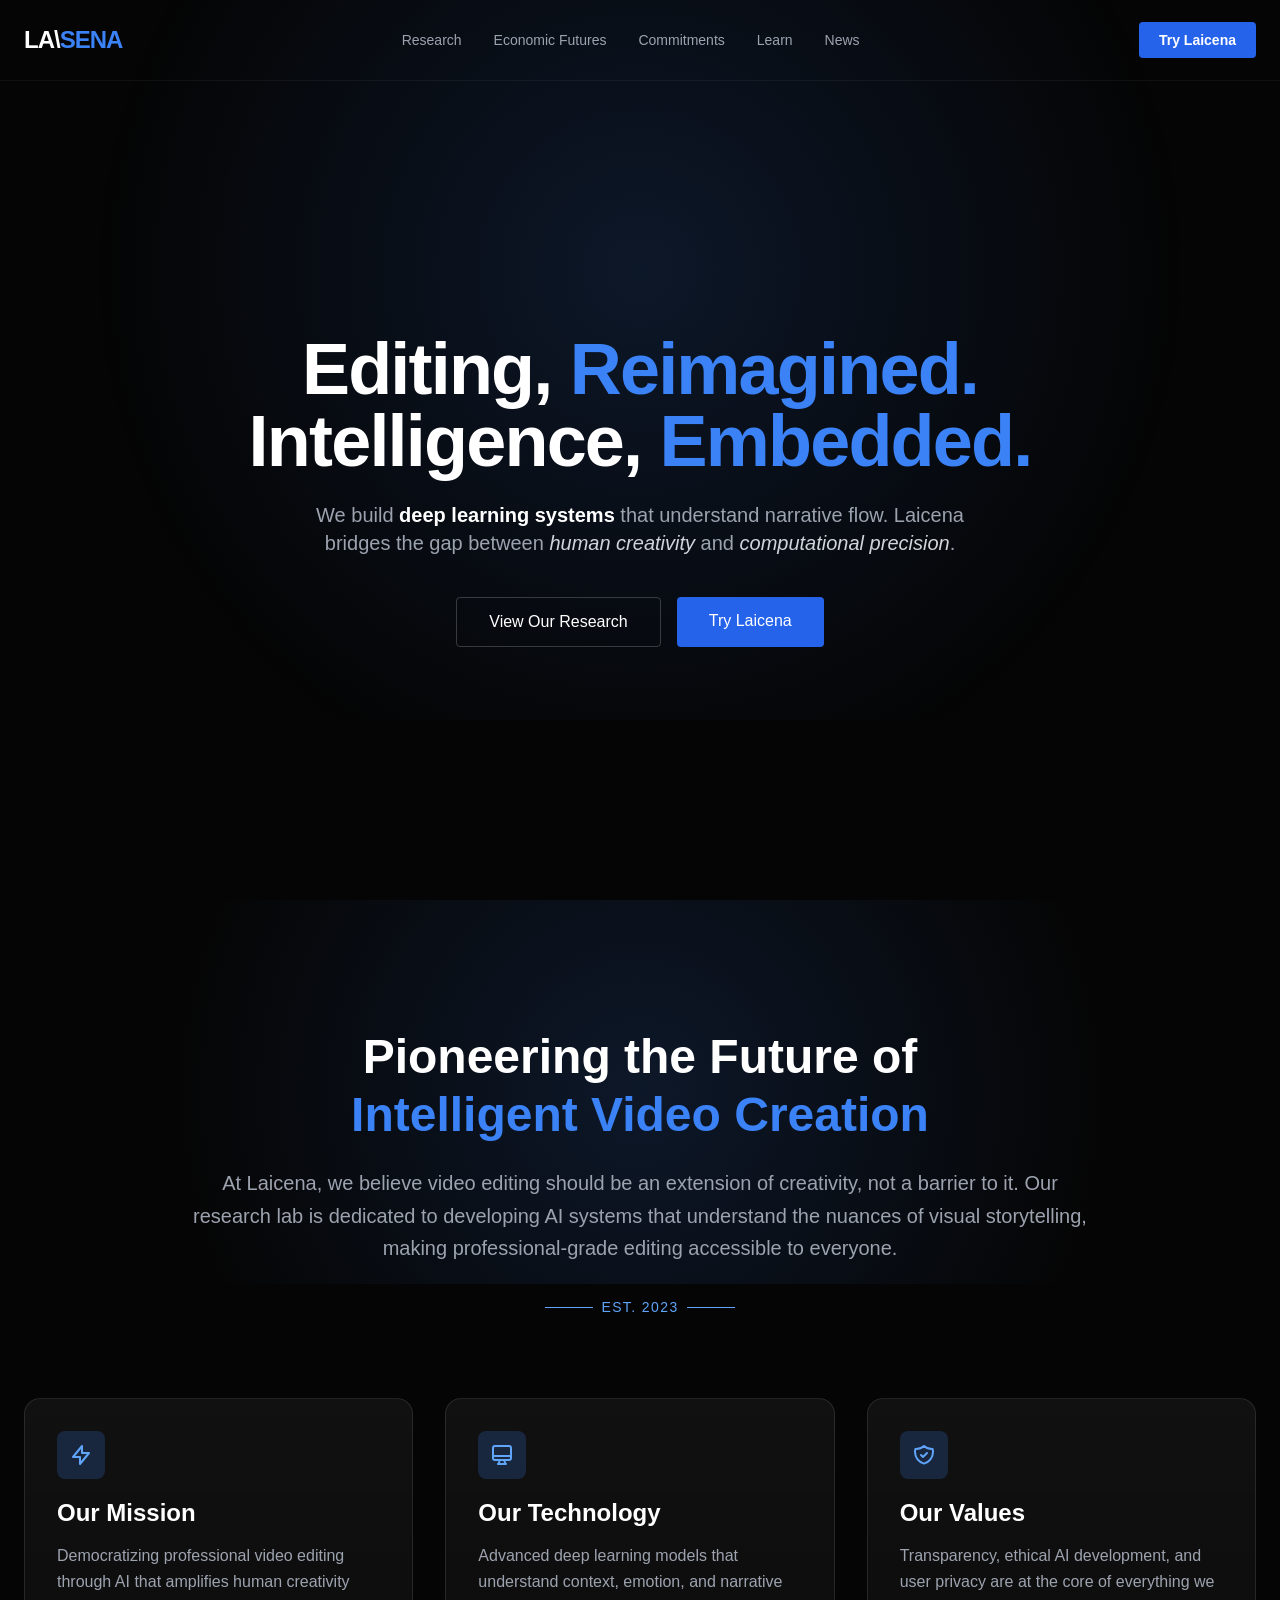
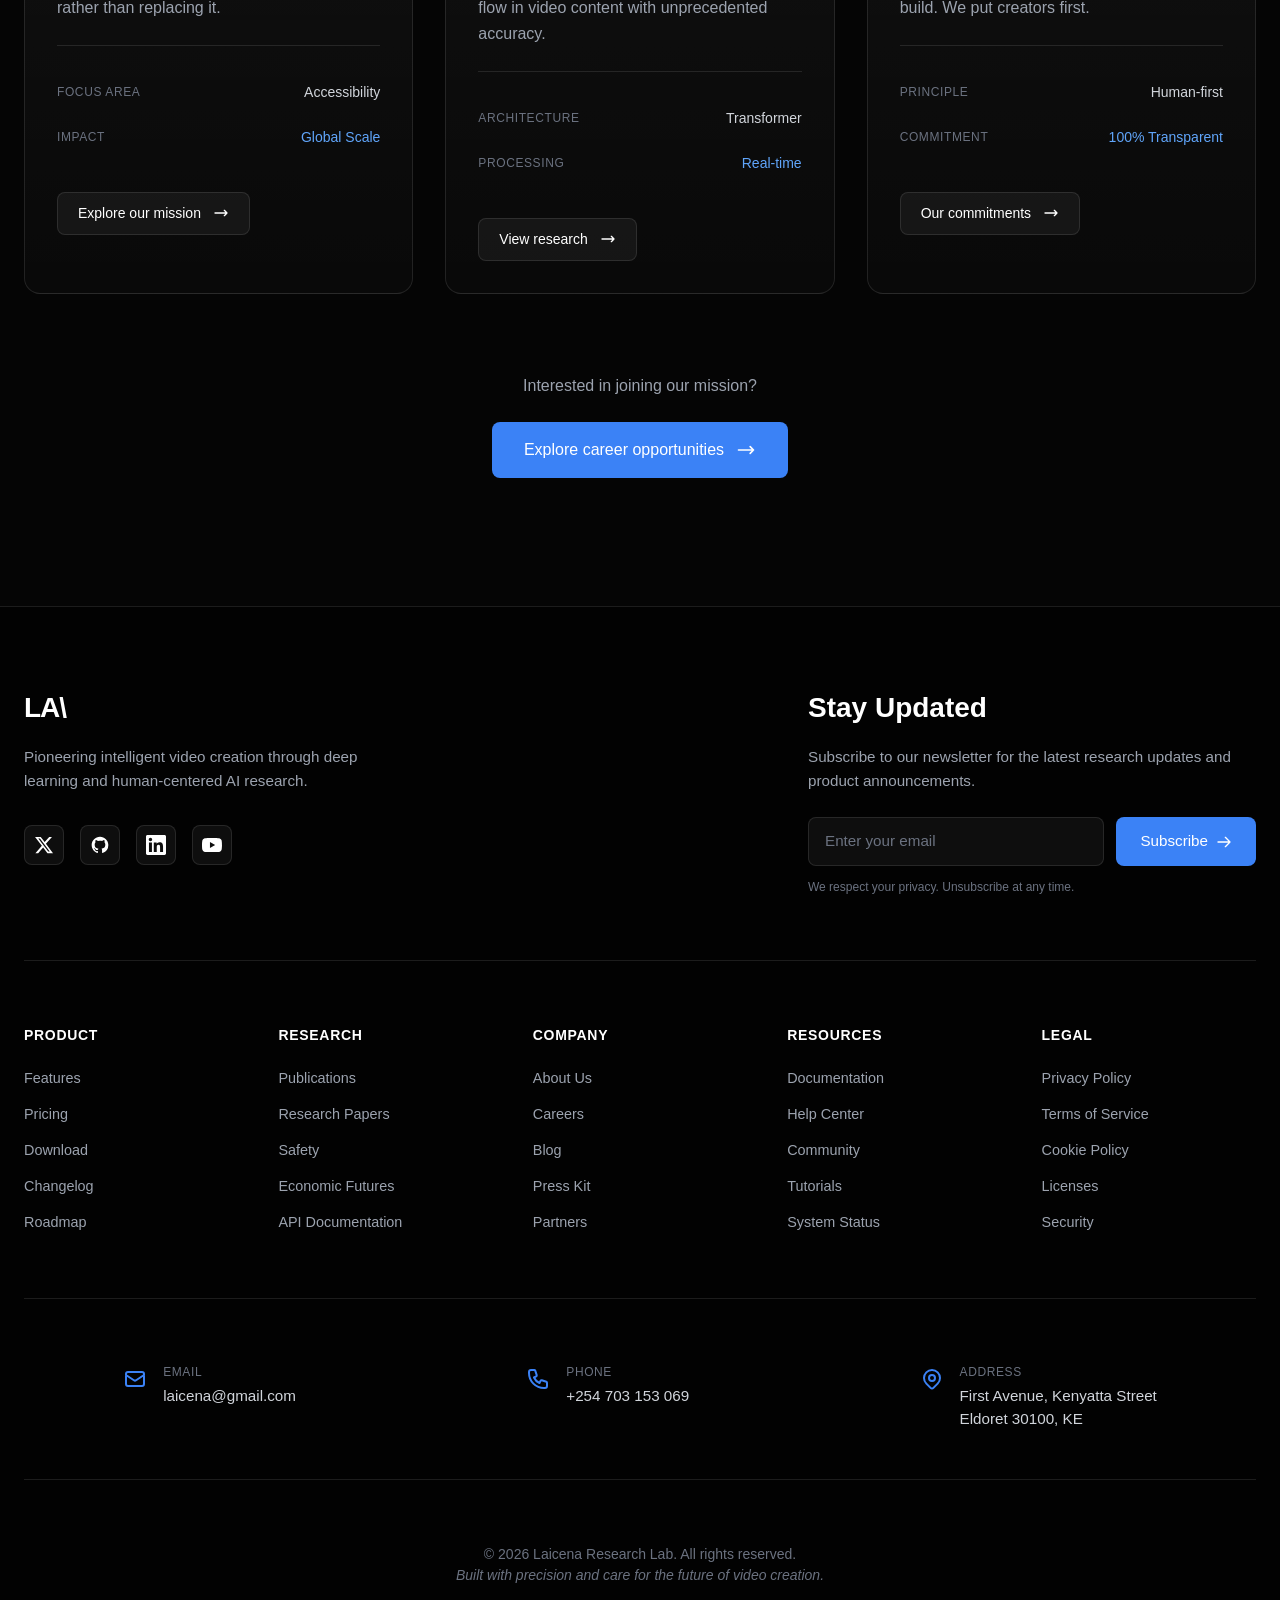
==== commit 3930dca3: "rectified footeres section and updated the touggle menu to functionality" ====
--- a/index.html
+++ b/index.html
@@ -19,6 +19,7 @@
    
     <link rel="stylesheet" href="style.css">
     <script src=tailwind.js></script>
+    
 </head>
 <body>
 
@@ -39,7 +40,7 @@
         <!-- 2. DESKTOP NAVIGATION (Hidden on mobile) -->
         <nav class="hidden md:flex items-center space-x-8">
             <a href="research.html" class="nav-link">Research</a>
-            <a href="economic-futures.html" class="nav-link">Economic Futures</a>
+            <a href="economicFutures.html" class="nav-link">Economic Futures</a>
             <a href="commitments.html" class="nav-link">Commitments</a>
             <a href="learn.html" class="nav-link">Learn</a>
             <a href="news.html" class="nav-link">News</a>
@@ -400,7 +401,7 @@
                     <div class="contact-details">
                         <span class="contact-label">Phone</span>
                         <!-- Updated: Your phone number -->
-                        <a href="tel:+254705269137" class="contact-value">+254 705 269 137</a>
+                        <a href="tel:+254705269137" class="contact-value">+254 703 153 069</a>
                     </div>
                 </div>
 
@@ -429,90 +430,6 @@
 </footer>
 
 
-
-
-
-
-
-
-
-    <!-- 4. JAVASCRIPT FOR SCROLL EFFECT -->
-    <script>
-    // ===== MOBILE MENU TOGGLE =====
-    const mobileMenuBtn = document.getElementById('mobile-menu-btn');
-    const mobileMenu = document.getElementById('mobile-menu');
-    const hamburgerIcon = document.getElementById('hamburger-icon');
-    const closeIcon = document.getElementById('close-icon');
-    const body = document.body;
-
-    mobileMenuBtn?.addEventListener('click', () => {
-        const isExpanded = mobileMenuBtn.getAttribute('aria-expanded') === 'true';
-        
-        // Toggle menu visibility
-        mobileMenu.classList.toggle('hidden');
-        
-        // Toggle icons
-        hamburgerIcon.classList.toggle('hidden');
-        closeIcon.classList.toggle('hidden');
-        
-        // Update aria-expanded
-        mobileMenuBtn.setAttribute('aria-expanded', !isExpanded);
-        
-        // Prevent body scroll when menu is open
-        body.classList.toggle('menu-open', !isExpanded);
-    });
-
-    // Close mobile menu when a link is clicked
-    document.querySelectorAll('.mobile-nav-link, .mobile-cta-btn').forEach(link => {
-        link.addEventListener('click', () => {
-            mobileMenu.classList.add('hidden');
-            hamburgerIcon.classList.remove('hidden');
-            closeIcon.classList.add('hidden');
-            mobileMenuBtn.setAttribute('aria-expanded', 'false');
-            body.classList.remove('menu-open');
-        });
-    });
-
-    // Close menu when clicking outside (on overlay area)
-    document.addEventListener('click', (e) => {
-        if (!mobileMenu.classList.contains('hidden') && 
-            !mobileMenu.contains(e.target) && 
-            !mobileMenuBtn.contains(e.target)) {
-            mobileMenu.classList.add('hidden');
-            hamburgerIcon.classList.remove('hidden');
-            closeIcon.classList.add('hidden');
-            mobileMenuBtn.setAttribute('aria-expanded', 'false');
-            body.classList.remove('menu-open');
-        }
-    });
-
-    // ===== HEADER SCROLL EFFECT =====
-    const header = document.getElementById('main-header');
-    
-    function handleScroll() {
-        if (window.scrollY > 50) {
-            header.classList.add('scrolled');
-        } else {
-            header.classList.remove('scrolled');
-        }
-    }
-    
-    // Run on load and scroll
-    handleScroll();
-    window.addEventListener('scroll', handleScroll, { passive: true });
-
-    // ===== KEYBOARD ACCESSIBILITY =====
-    // Close menu with Escape key
-    document.addEventListener('keydown', (e) => {
-        if (e.key === 'Escape' && !mobileMenu.classList.contains('hidden')) {
-            mobileMenu.classList.add('hidden');
-            hamburgerIcon.classList.remove('hidden');
-            closeIcon.classList.add('hidden');
-            mobileMenuBtn.setAttribute('aria-expanded', 'false');
-            mobileMenuBtn.focus();
-            body.classList.remove('menu-open');
-        }
-    });
-</script>
 </body>
+<script src="main.js"></script>
 </html>
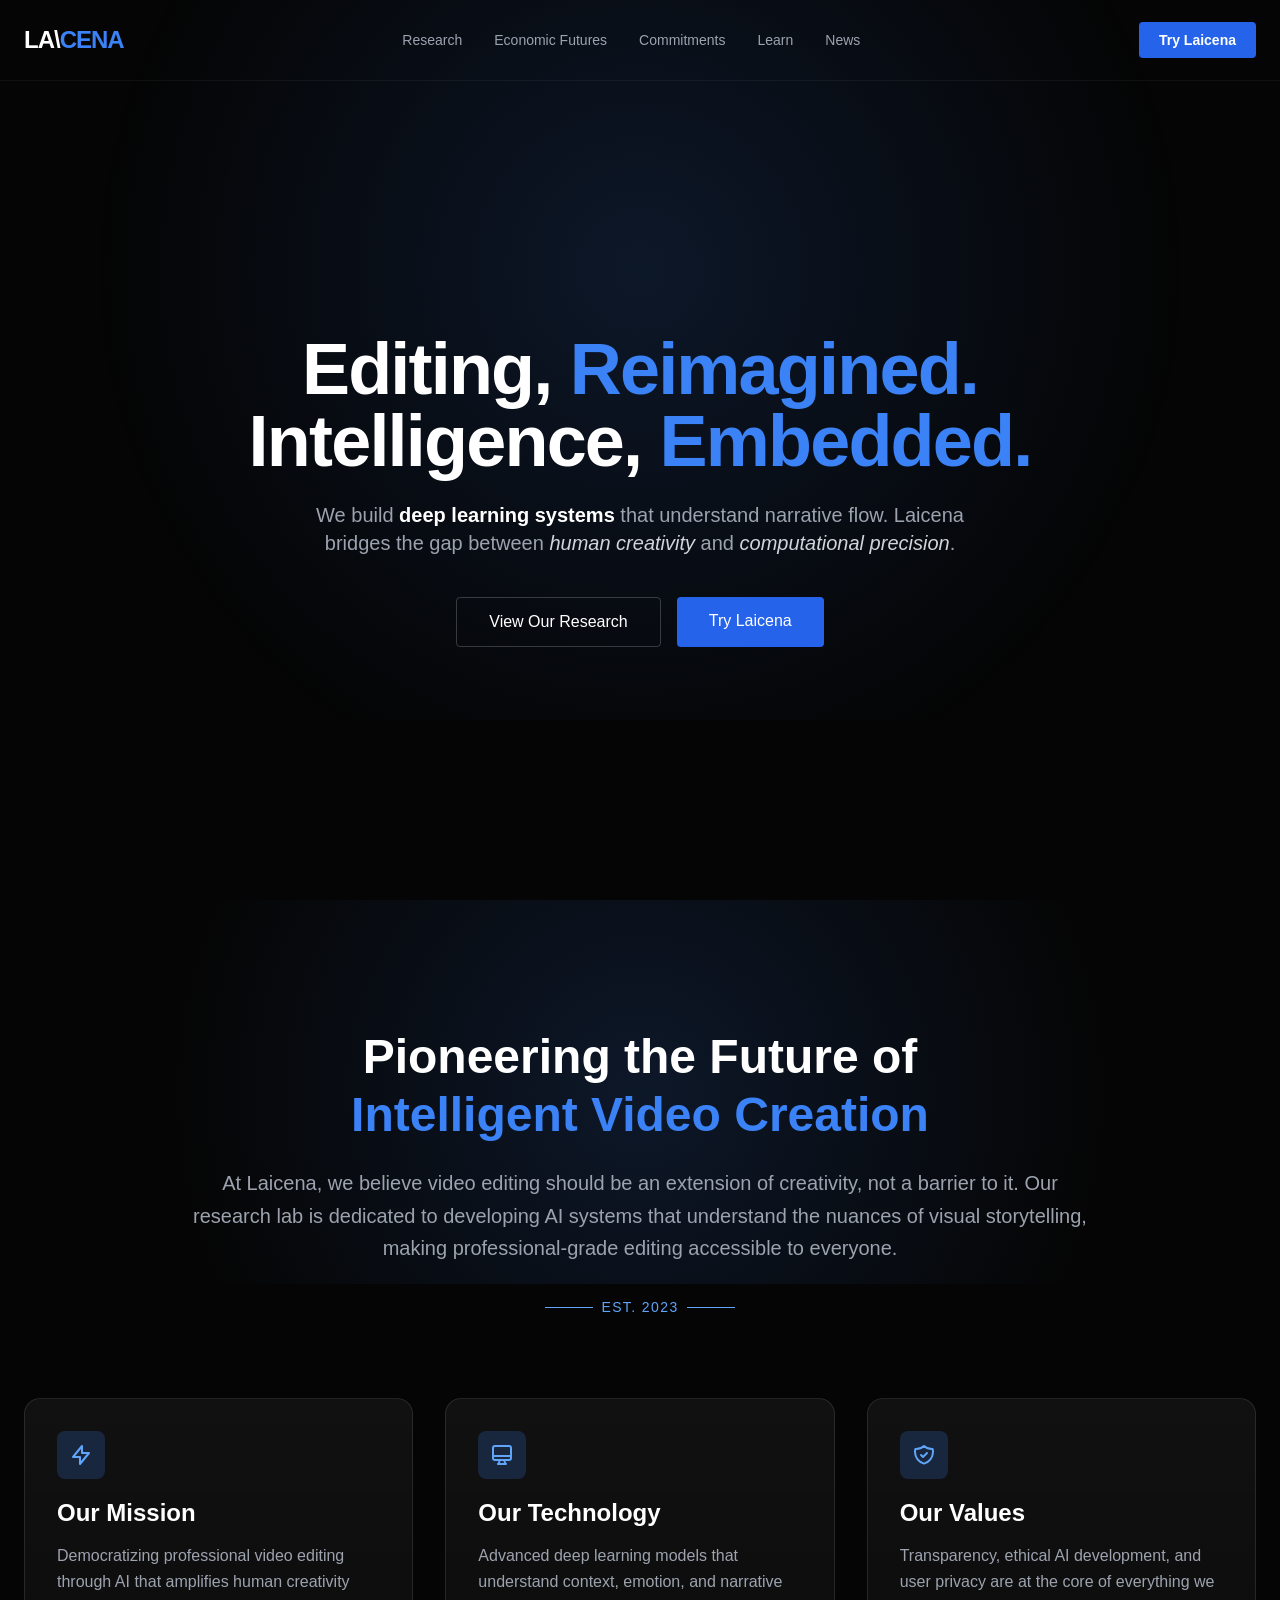
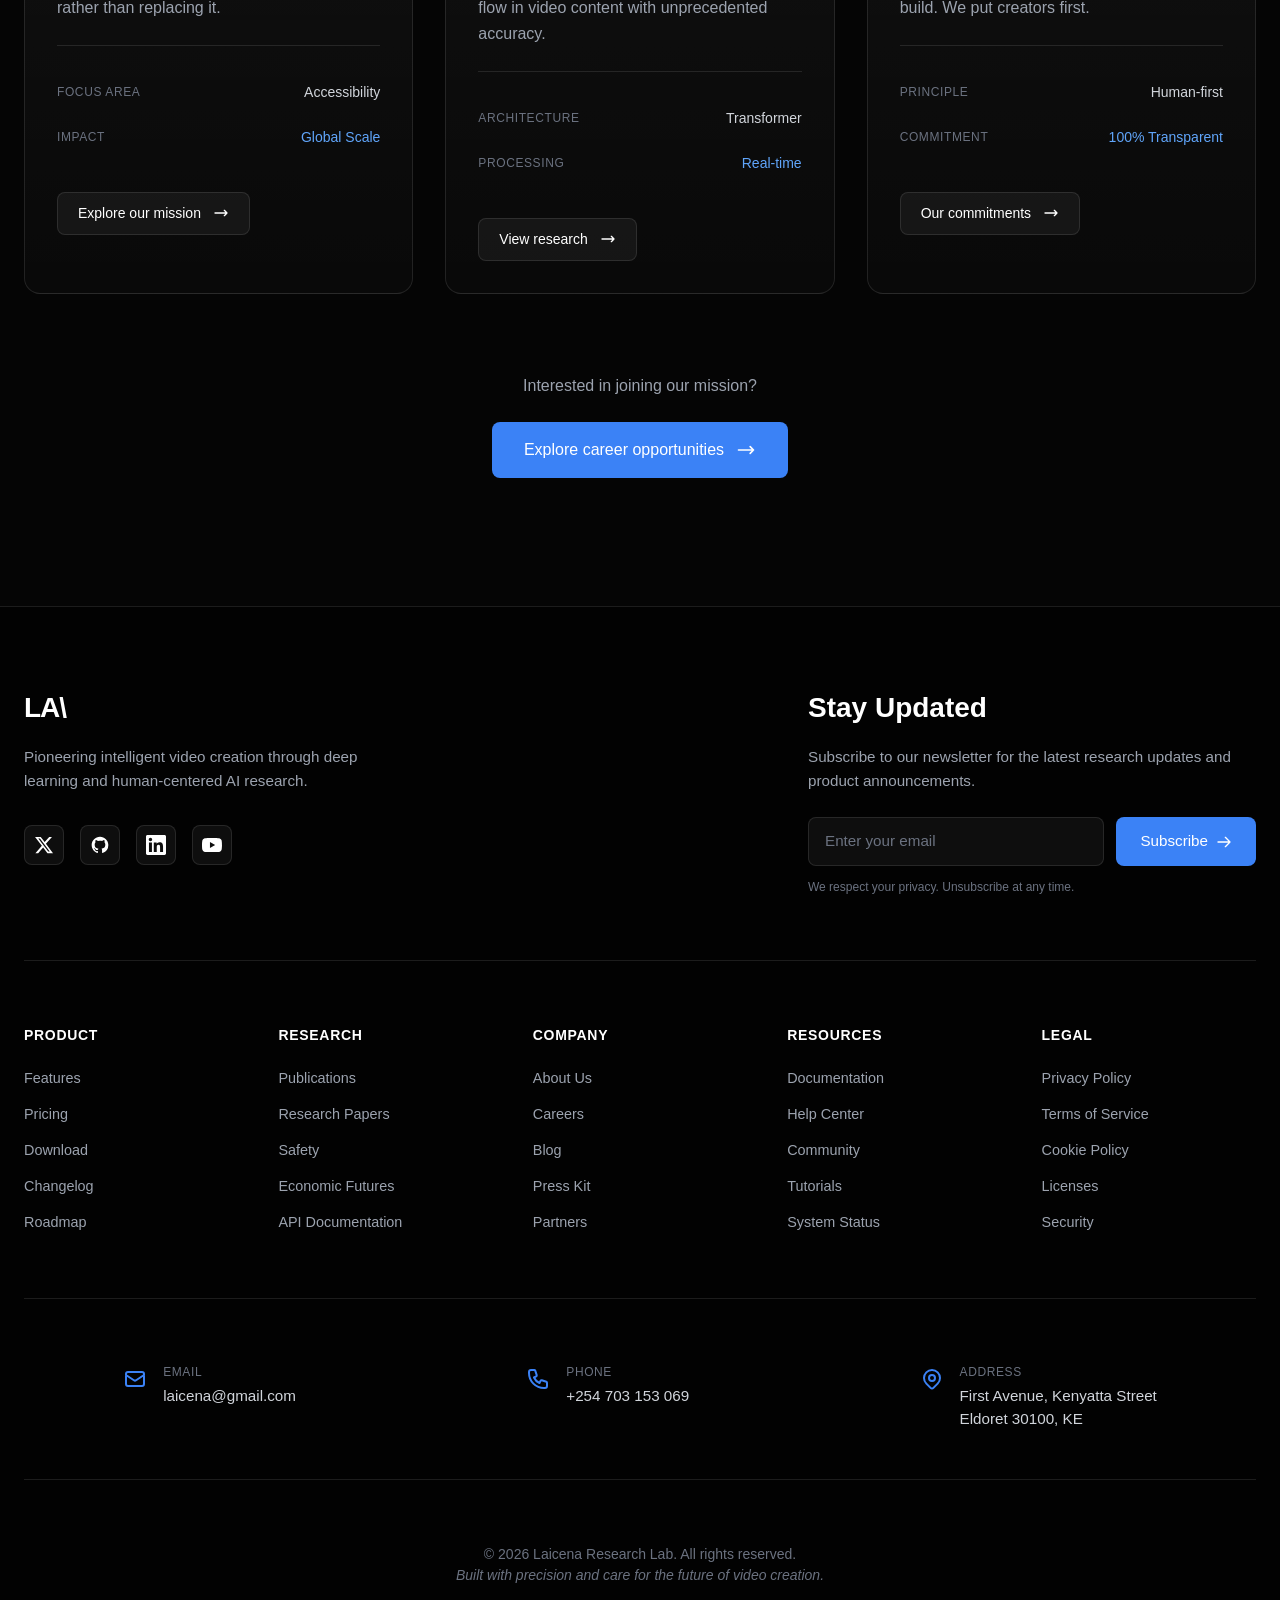
==== commit 14228d83: "changed the name" ====
--- a/index.html
+++ b/index.html
@@ -34,7 +34,7 @@
         
         <!-- 1. LOGO (LA\SENA) -->
         <a href="index.html" class="text-2xl tracking-tighter flex-shrink-0">
-            <span class="logo-main">LA\</span><span class="logo-hidden">SENA</span>
+            <span class="logo-main">LA\</span><span class="logo-hidden">CENA</span>
         </a>
 
         <!-- 2. DESKTOP NAVIGATION (Hidden on mobile) -->
